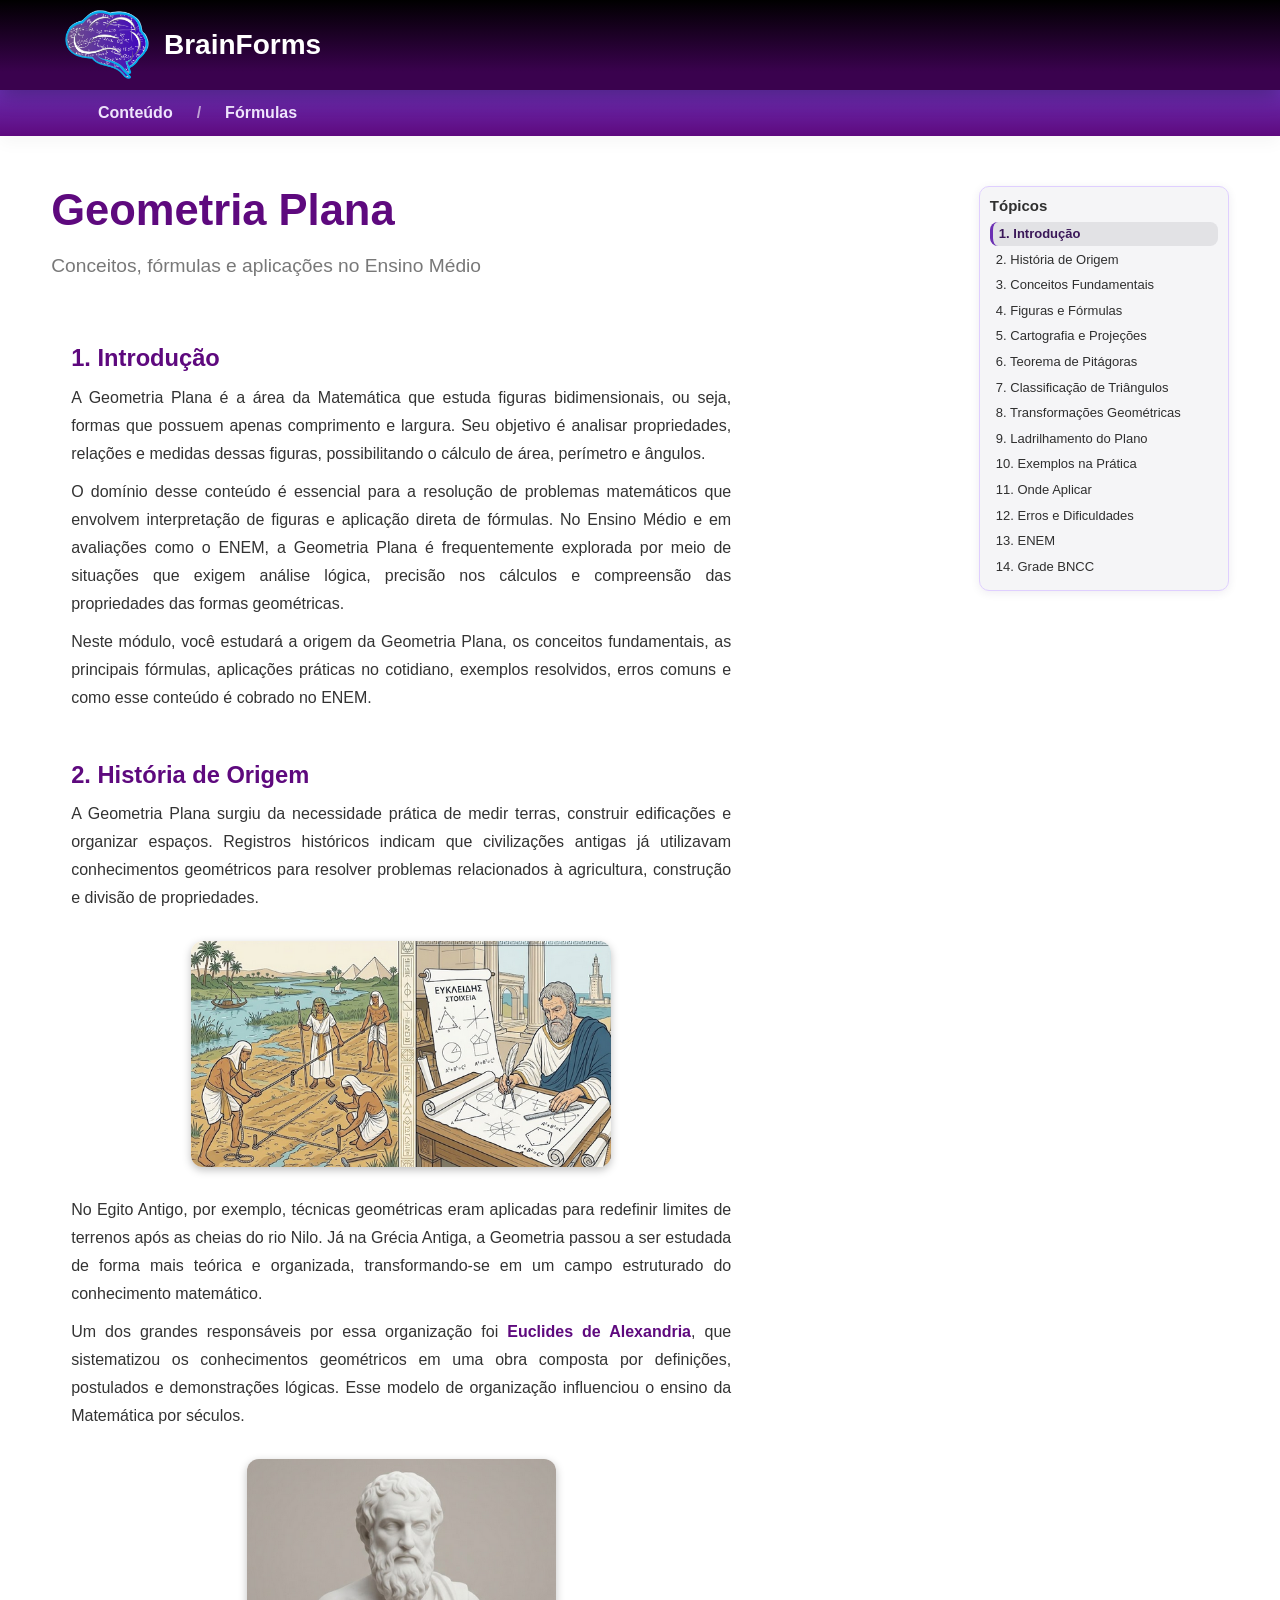
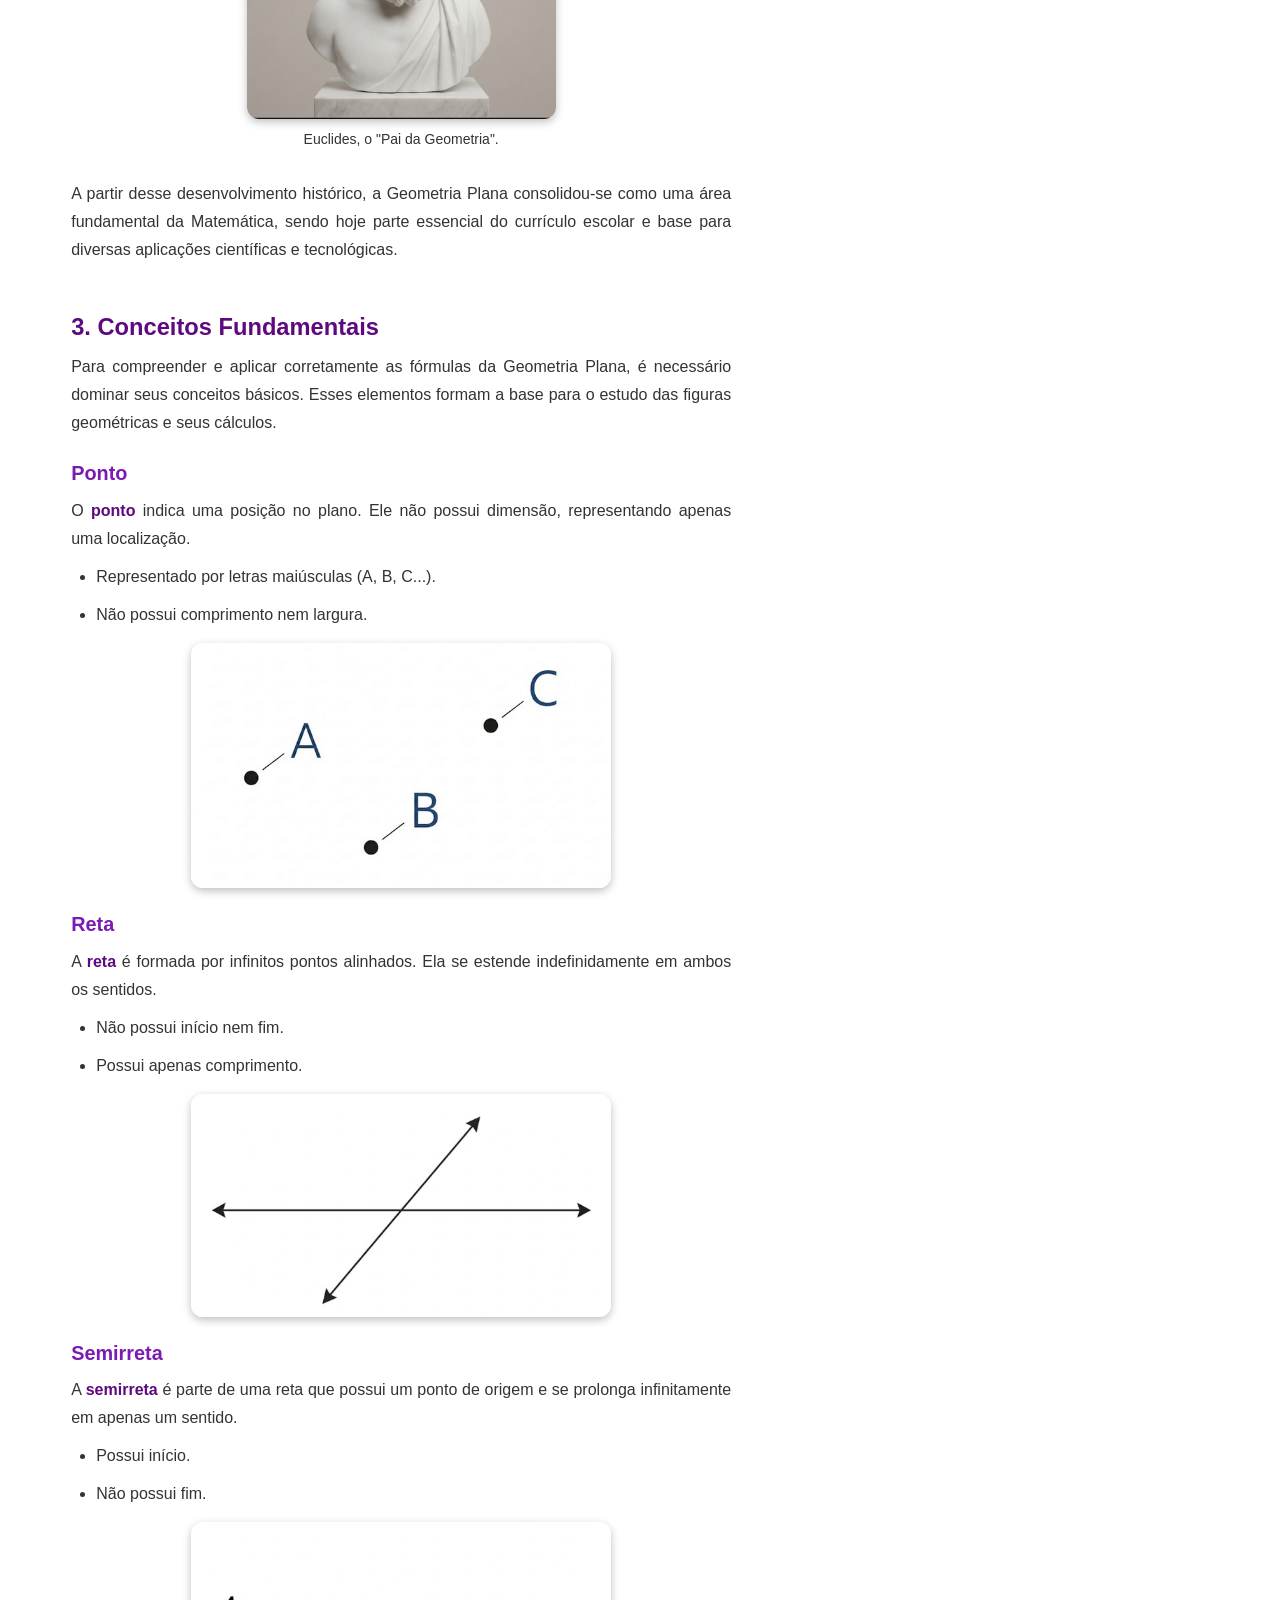
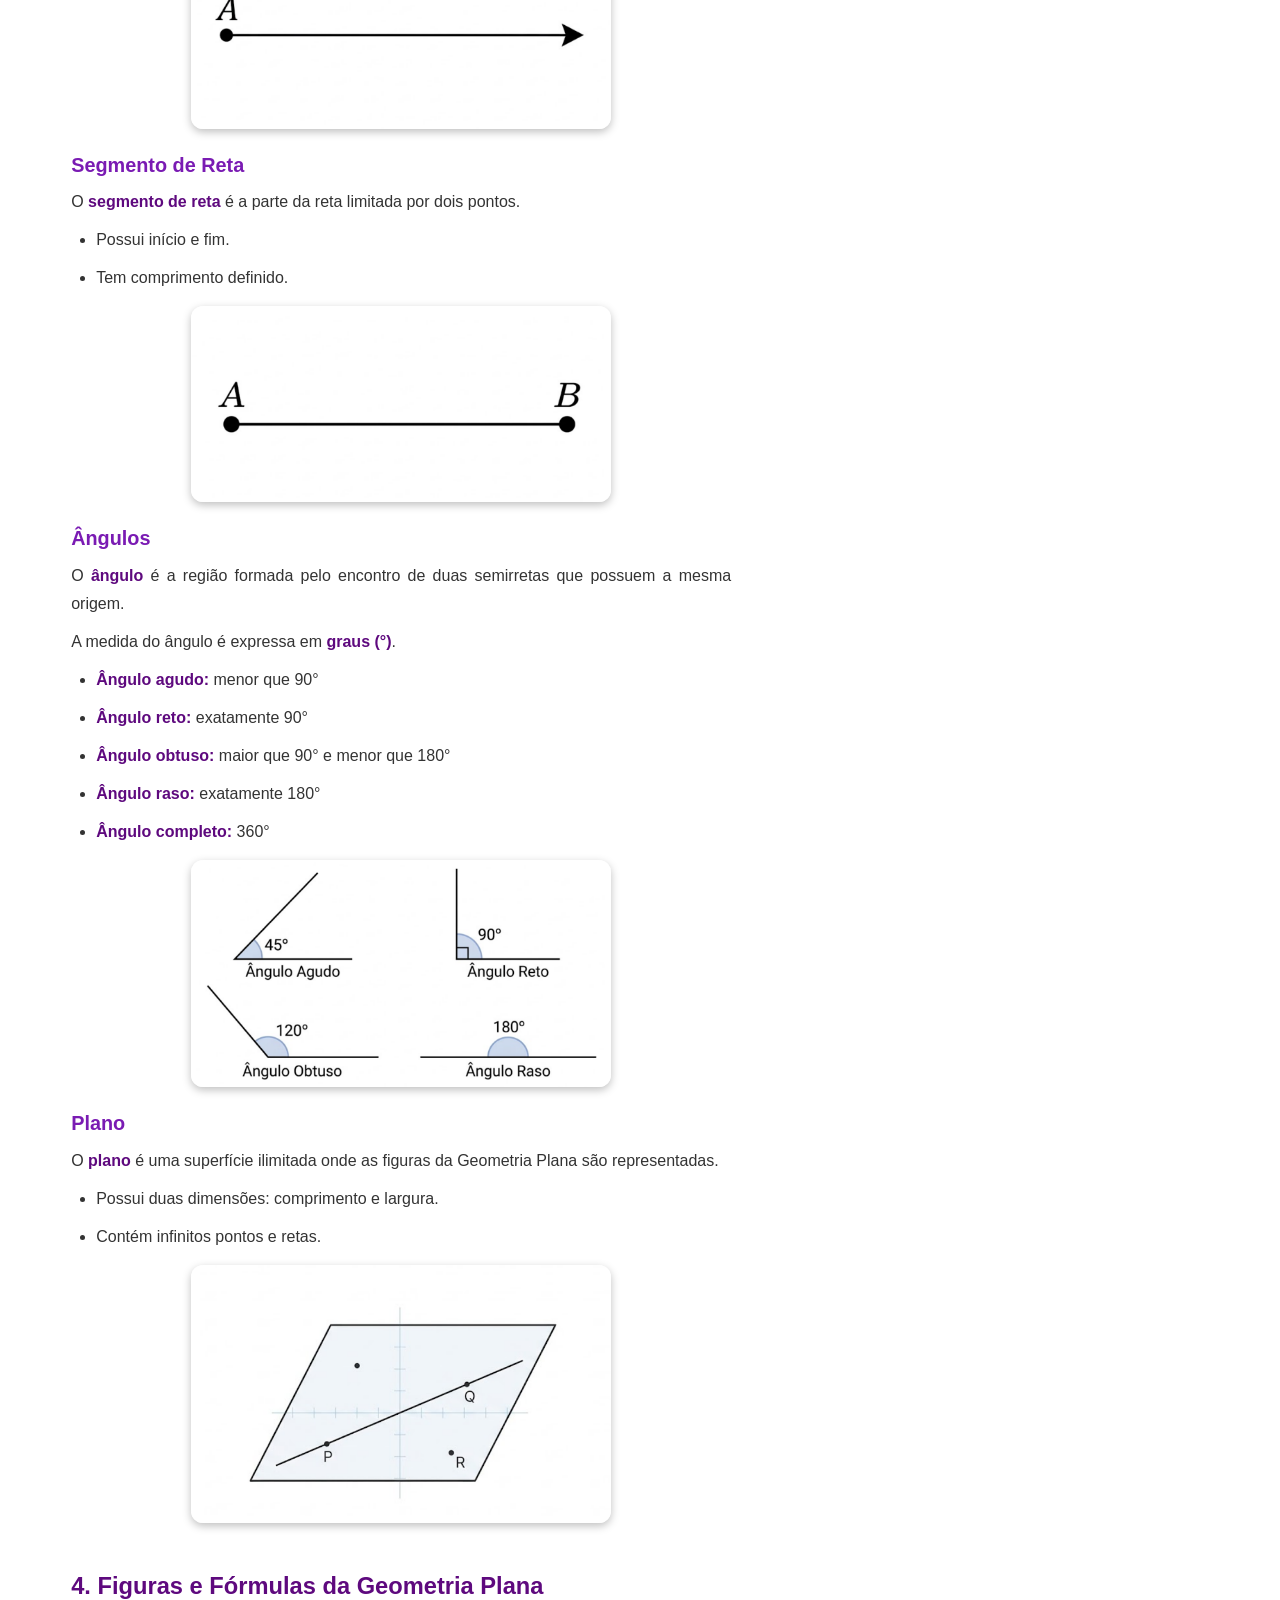
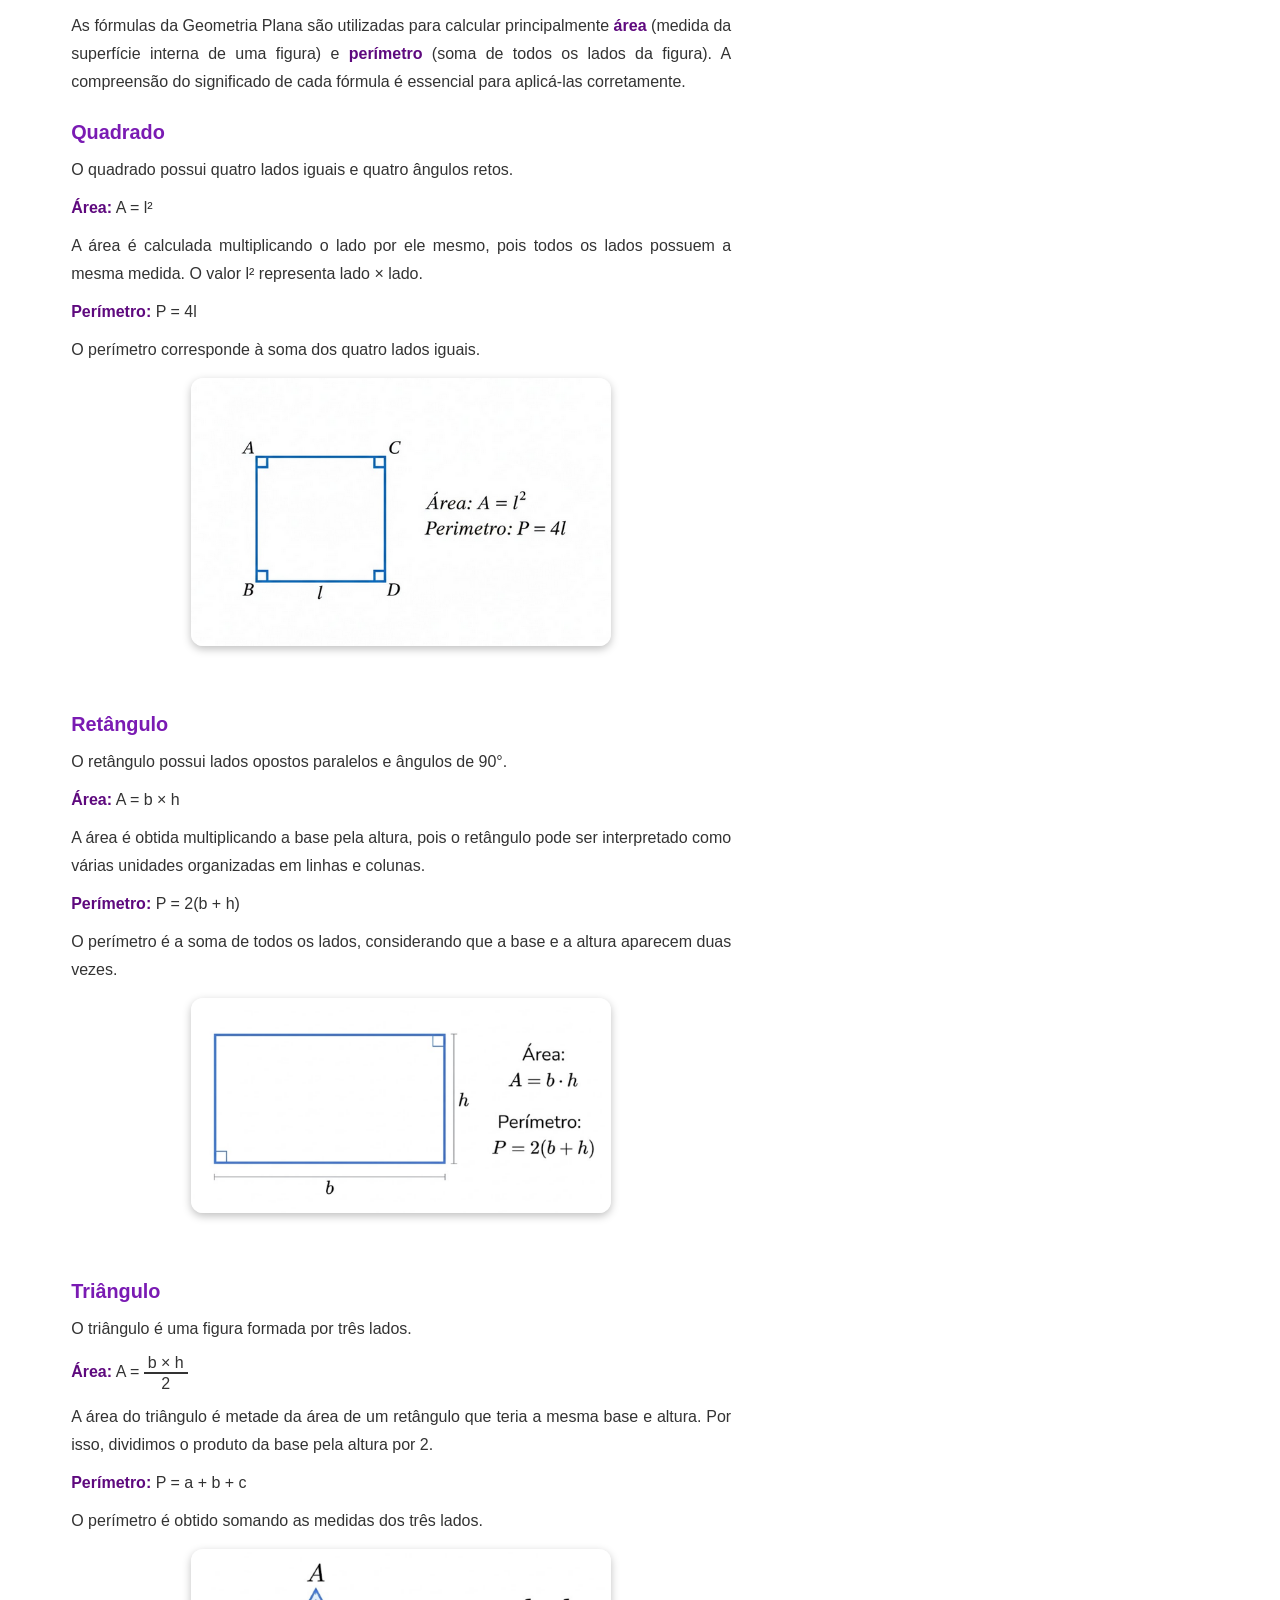
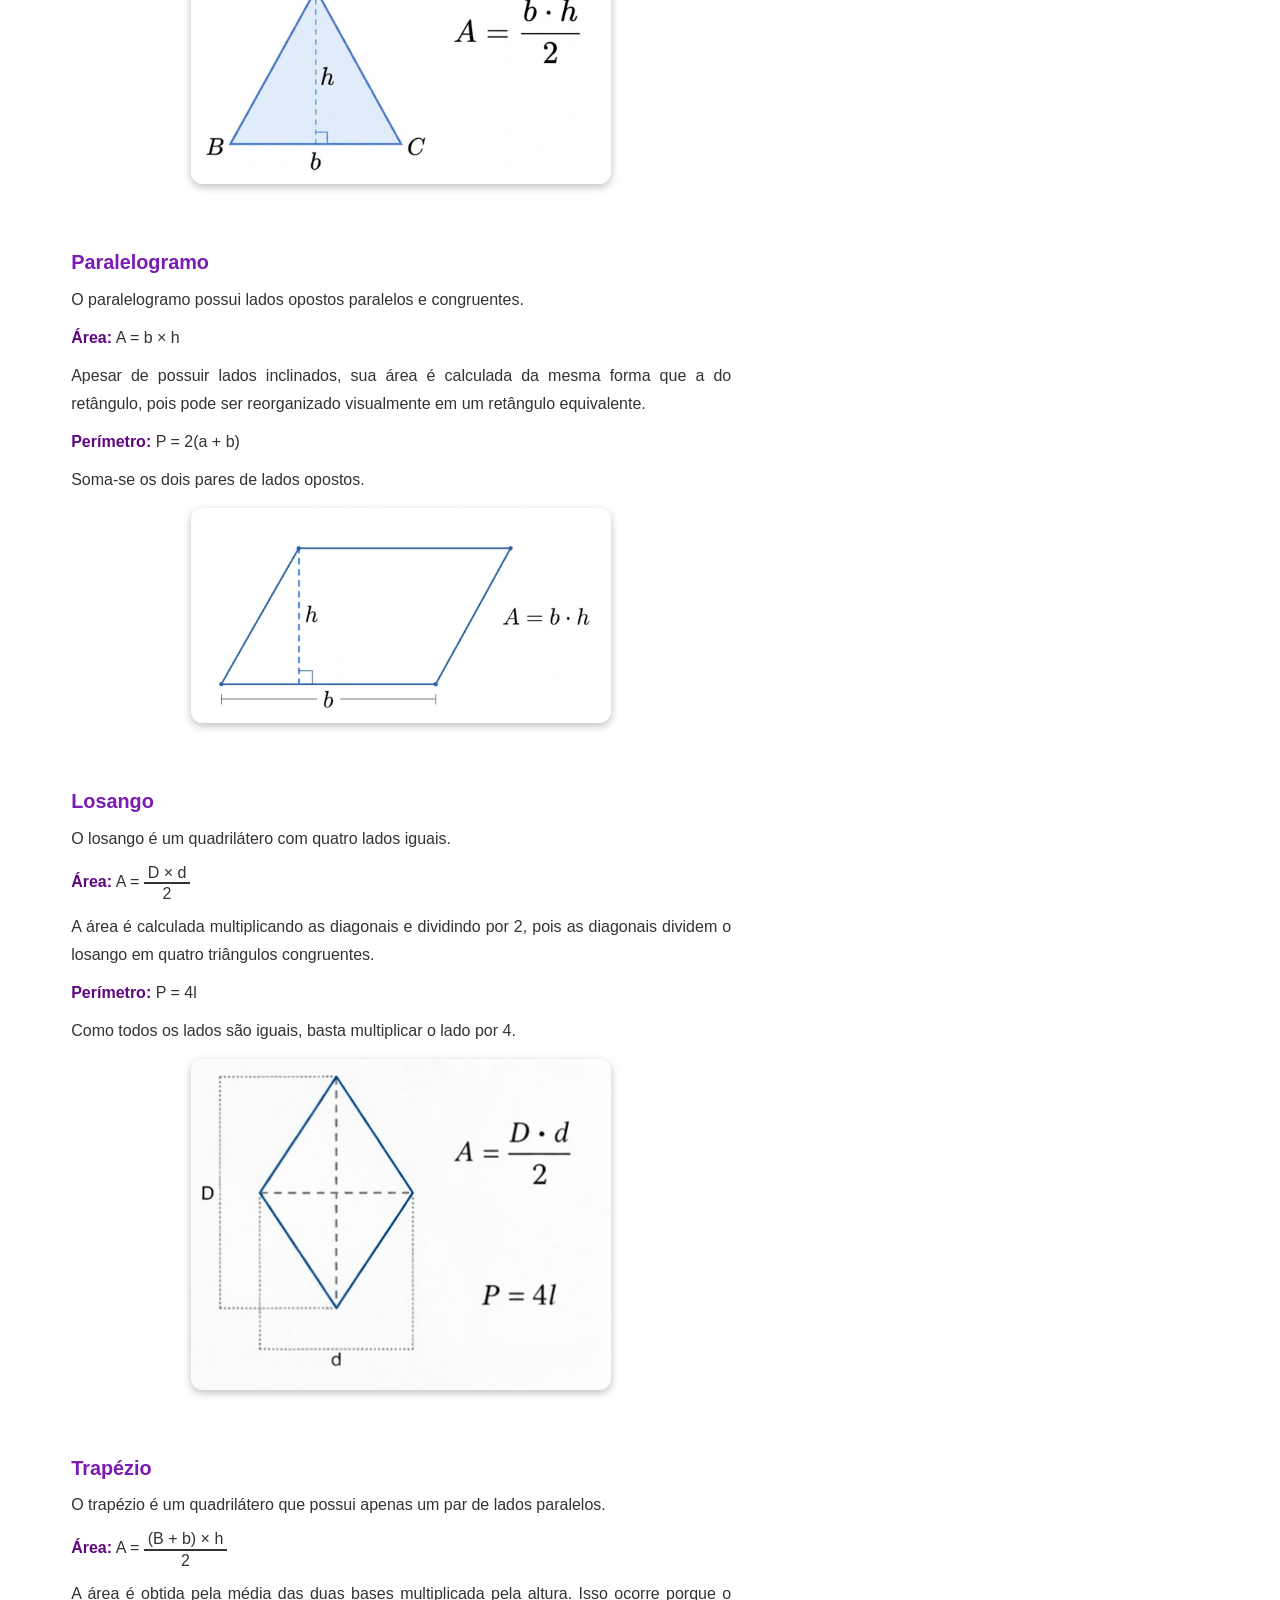
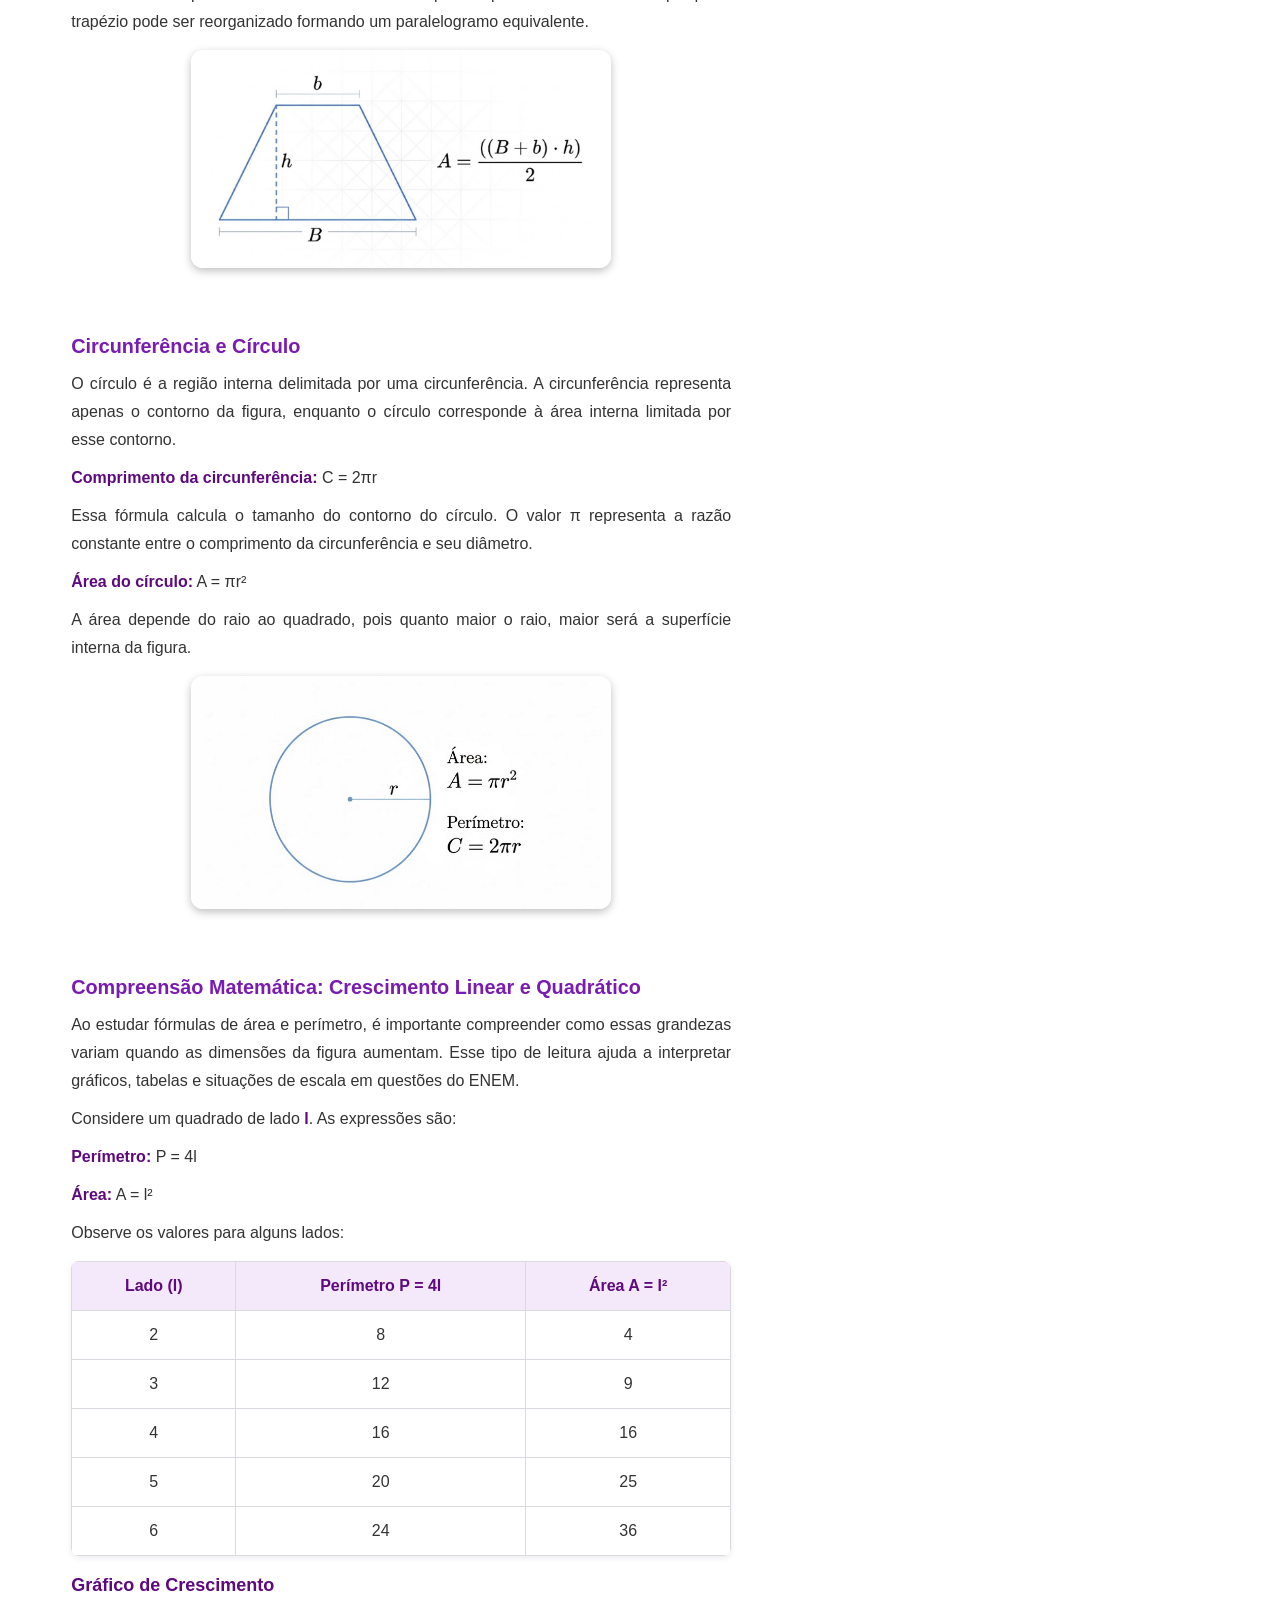
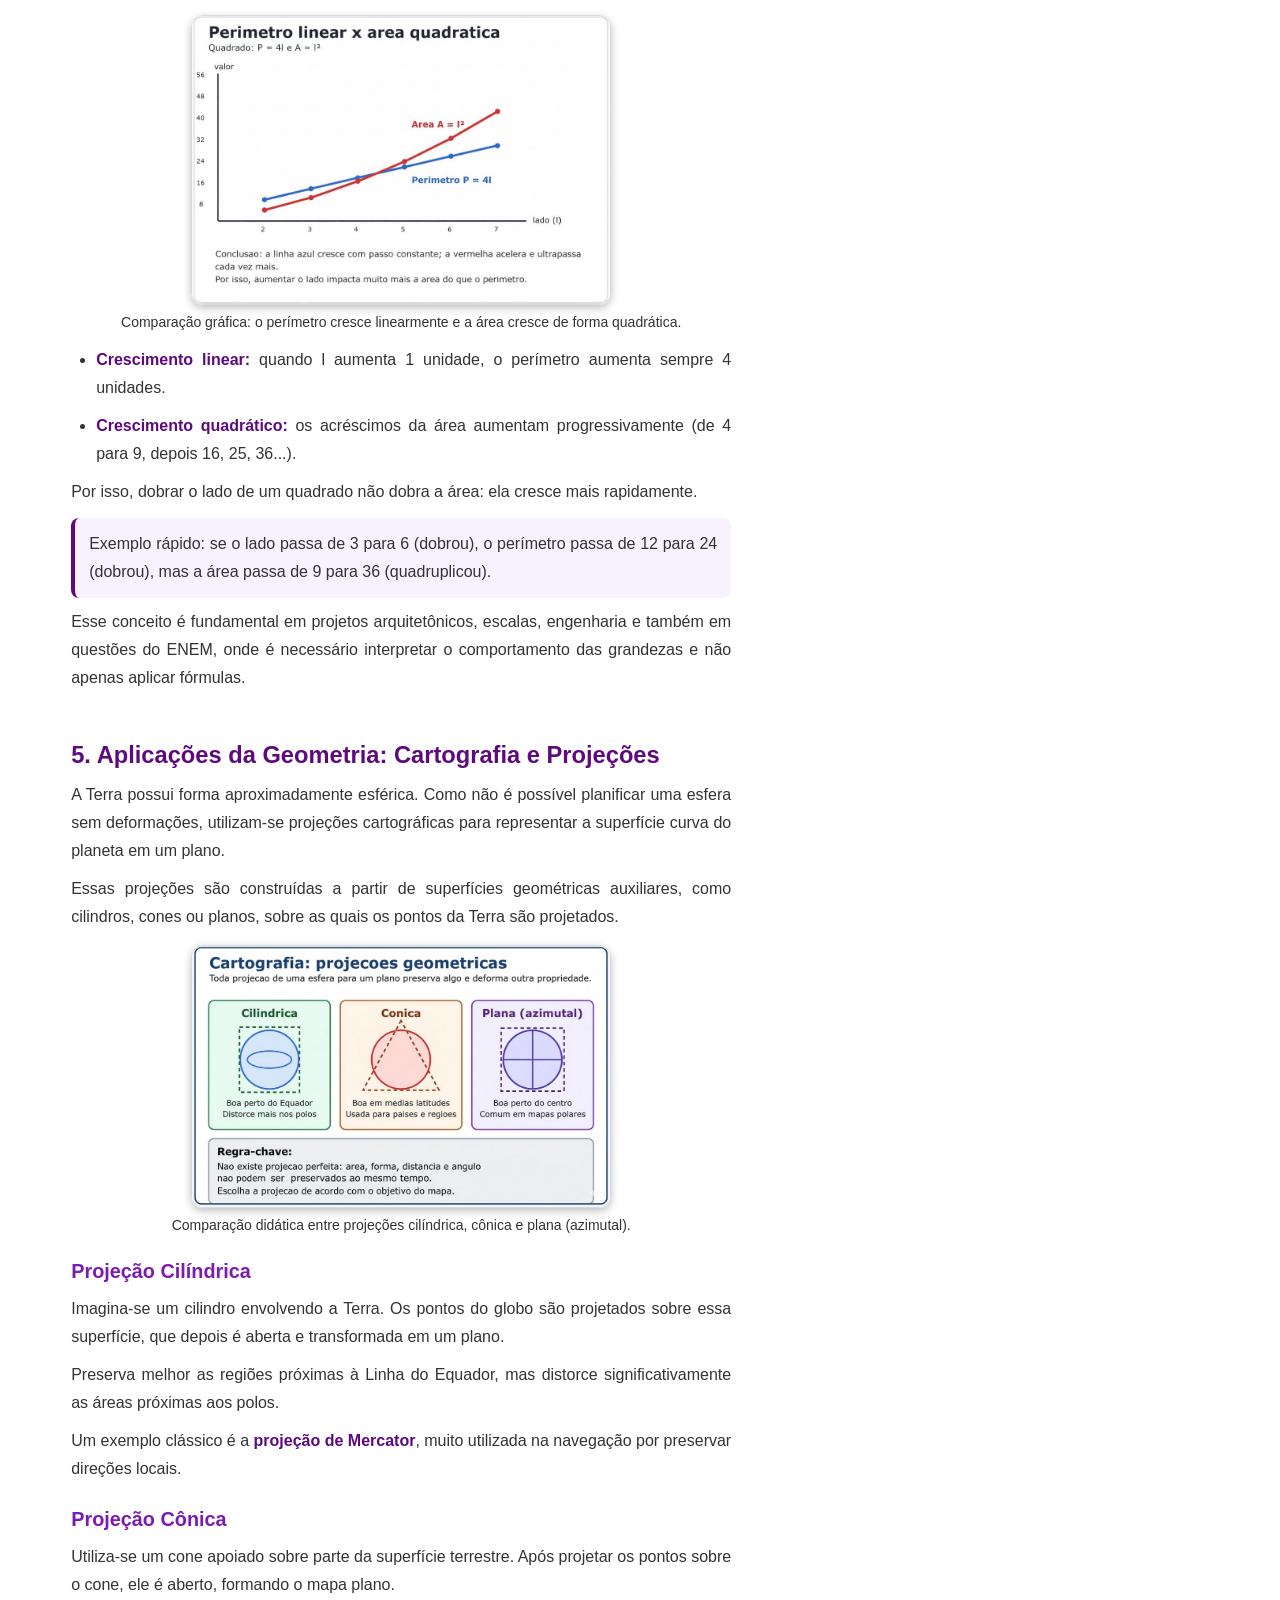
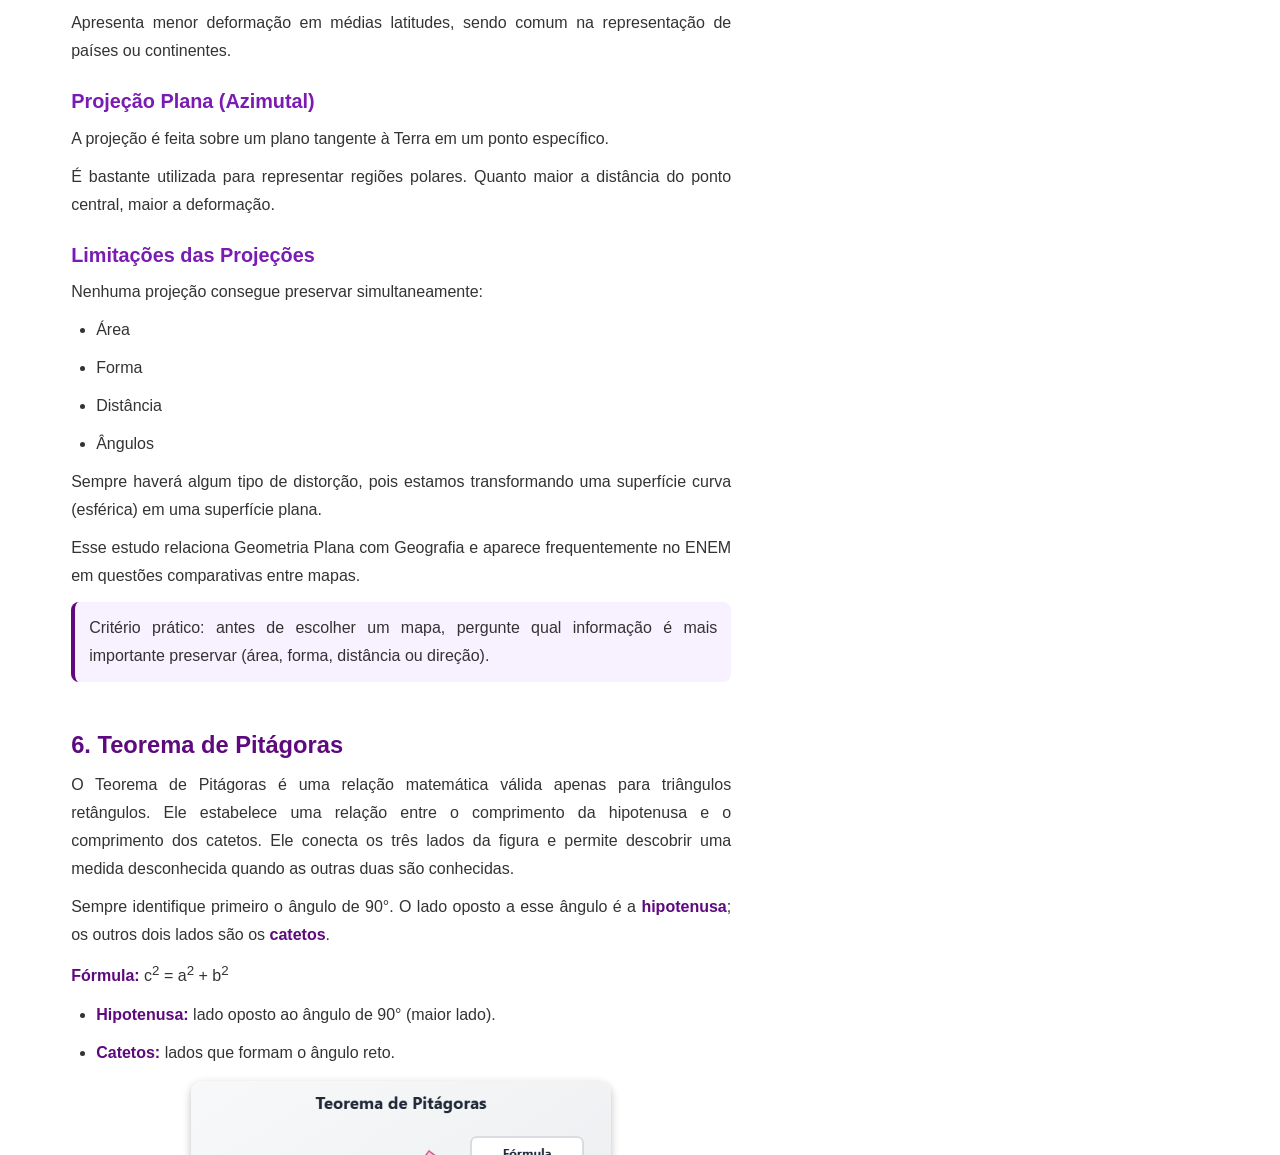
==== index.html @ ea2c4884 "Atualização git pages" ====
<!doctype html>
<html lang="pt-BR">
<head>
  <meta charset="utf-8">
  <meta name="viewport" content="width=device-width, initial-scale=1">
  <title>BrainForms | Geometria Plana</title>
  <meta http-equiv="refresh" content="0; url=Conteudo_Geometria_Plana/index.html">
  <link rel="canonical" href="Conteudo_Geometria_Plana/index.html">
</head>
<body>
  <p>Redirecionando para o sistema...</p>
  <p><a href="Conteudo_Geometria_Plana/index.html">Clique aqui para abrir.</a></p>
</body>
</html>
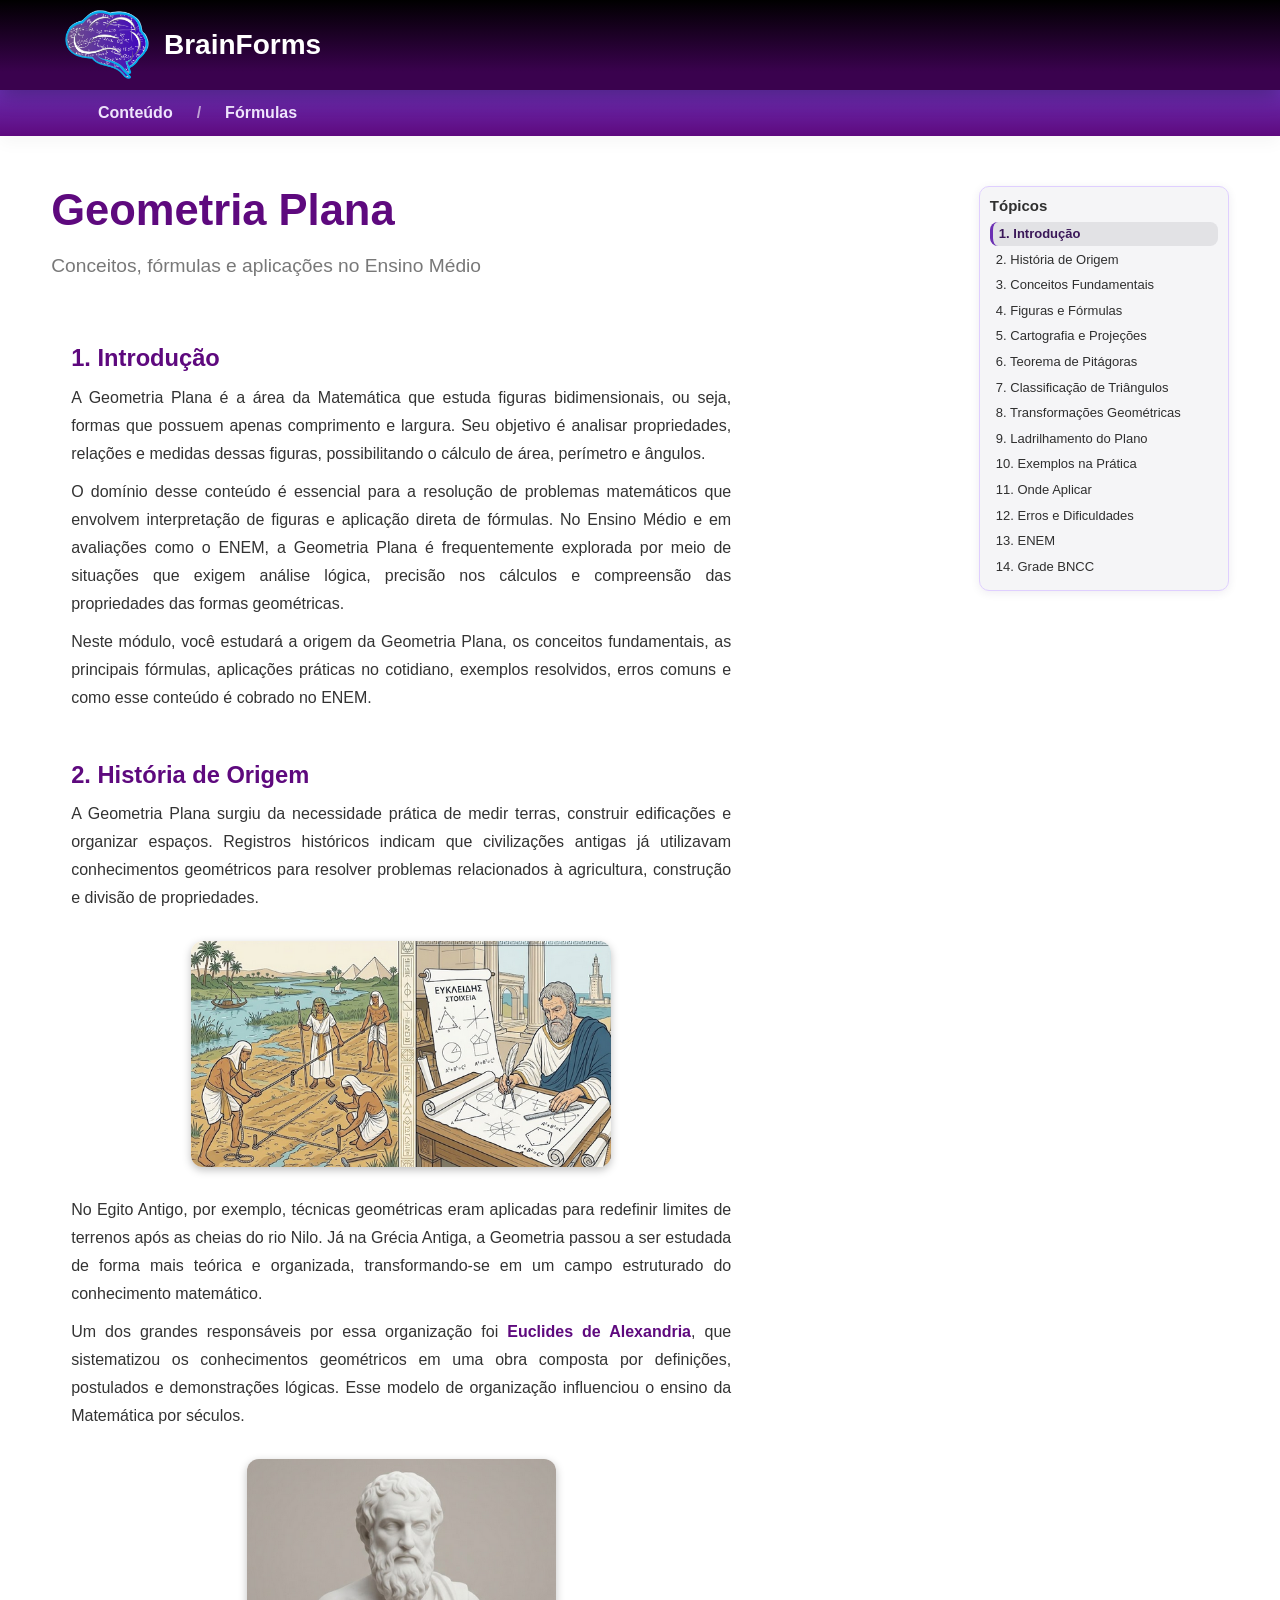
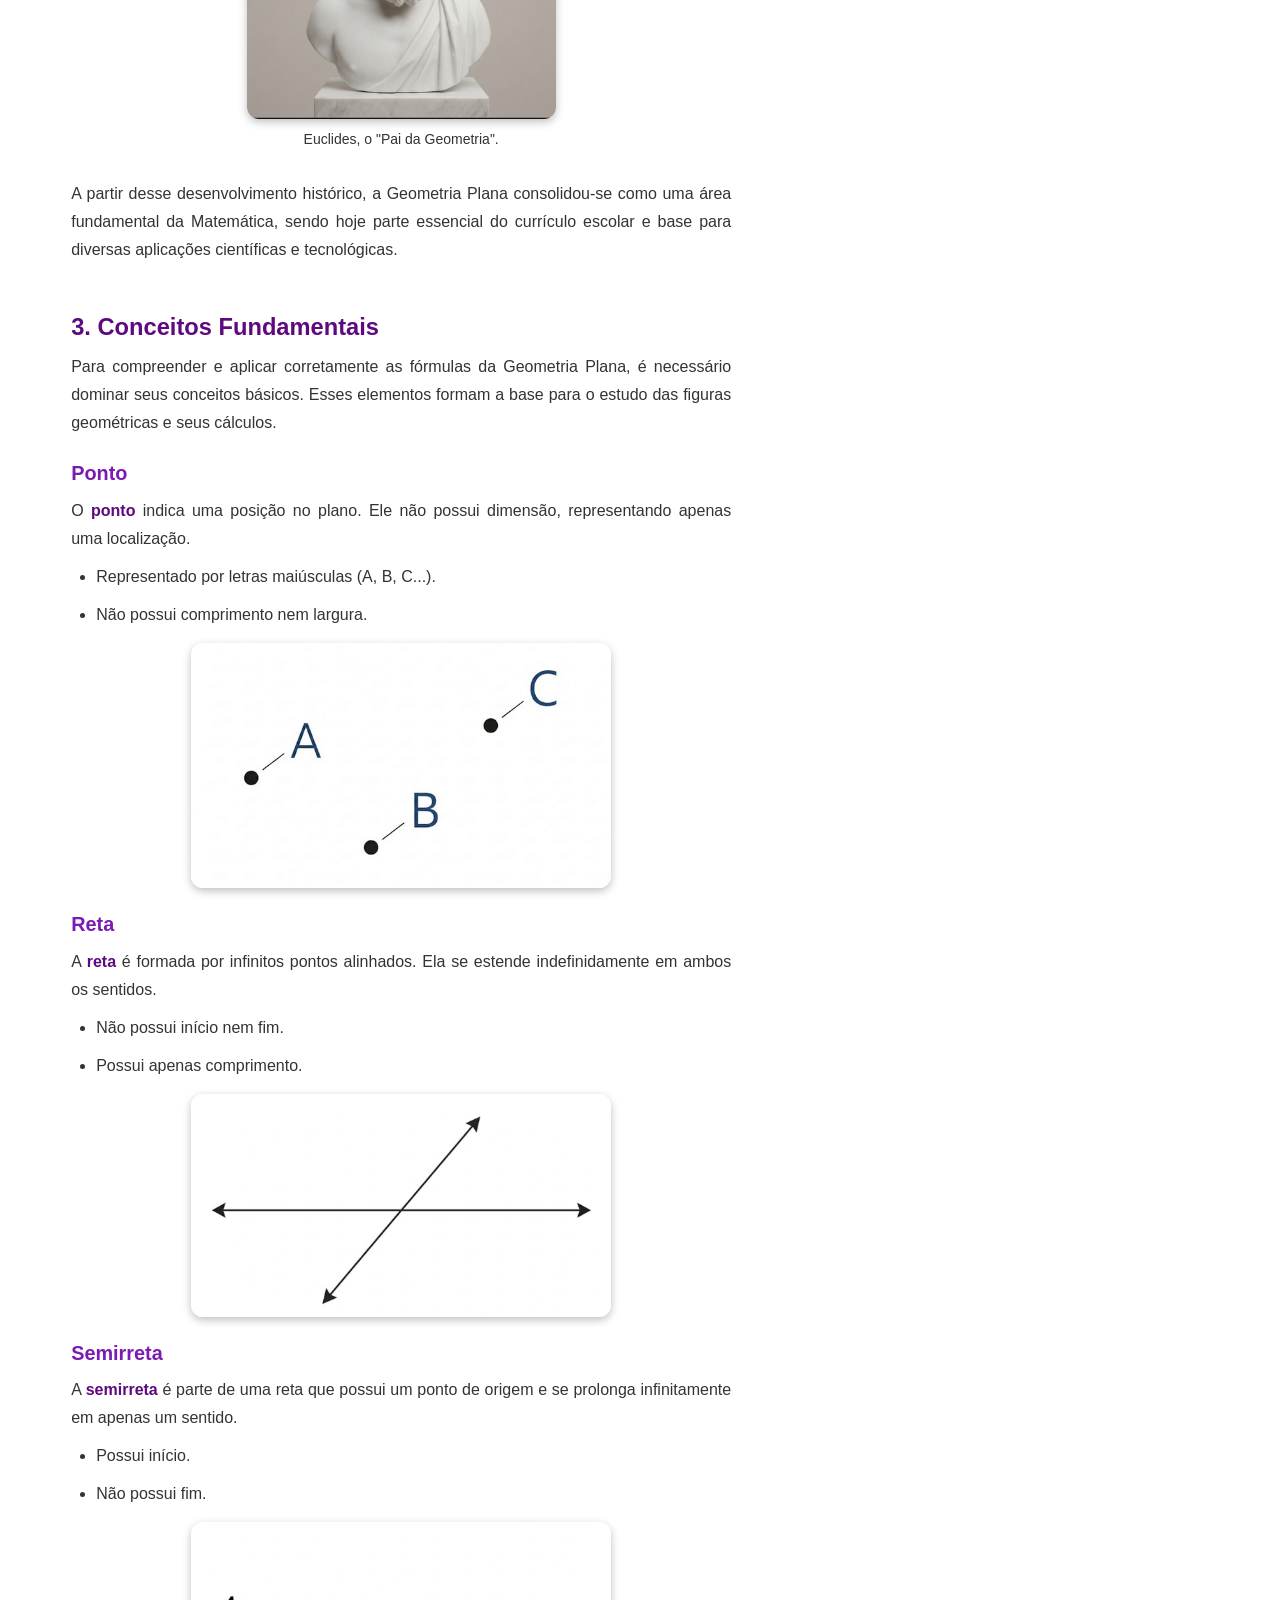
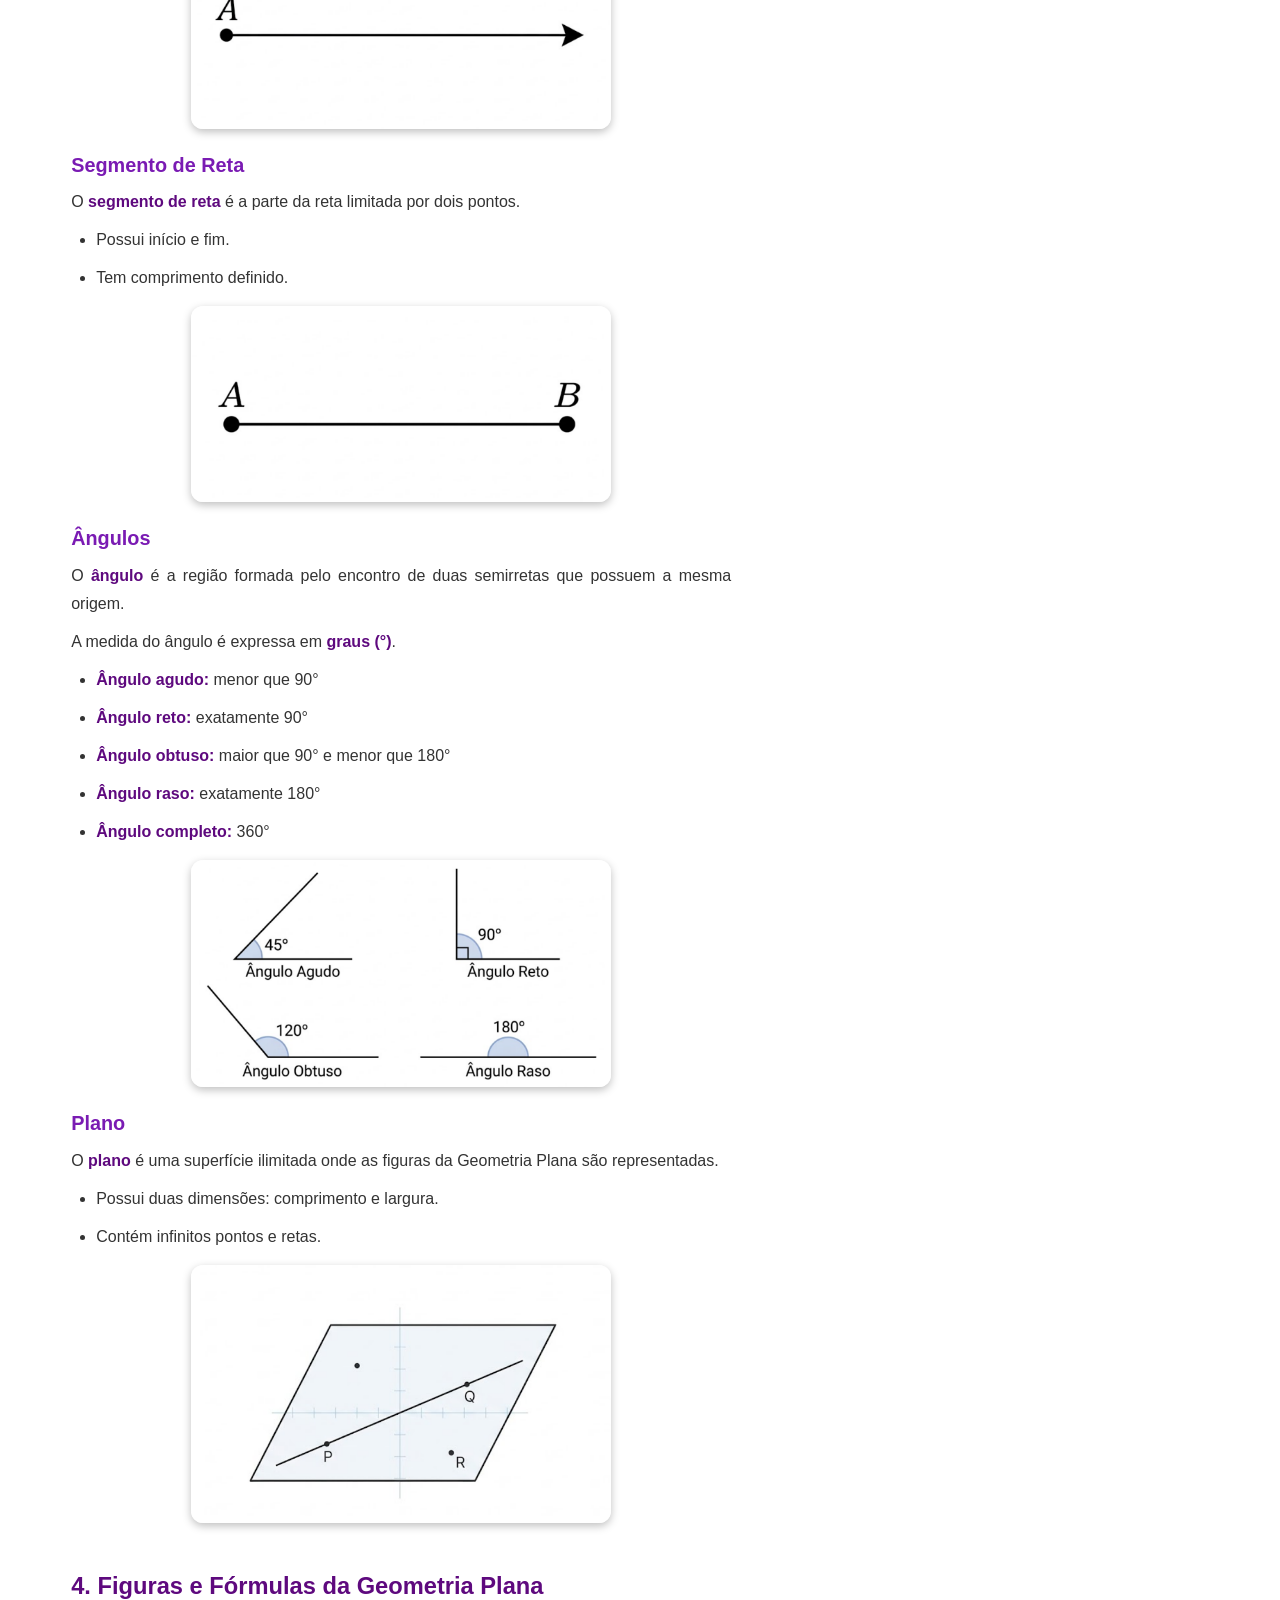
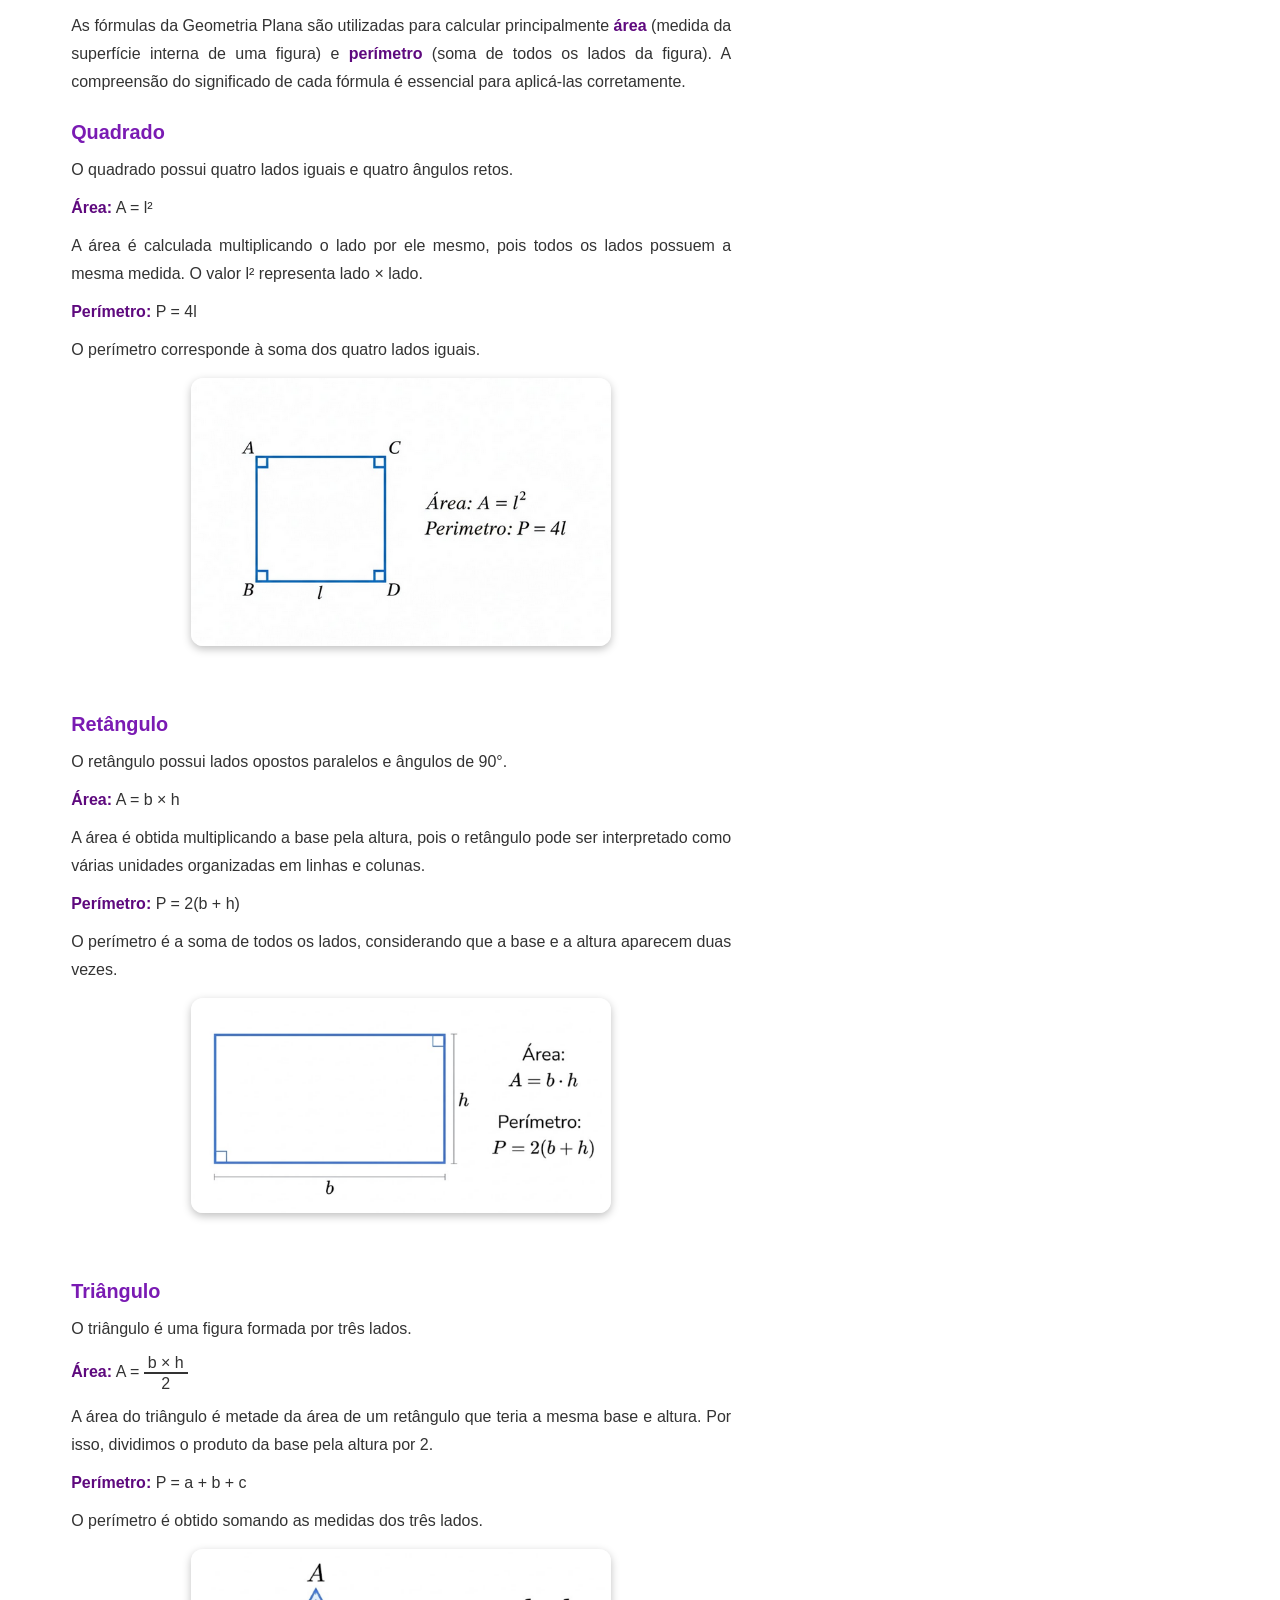
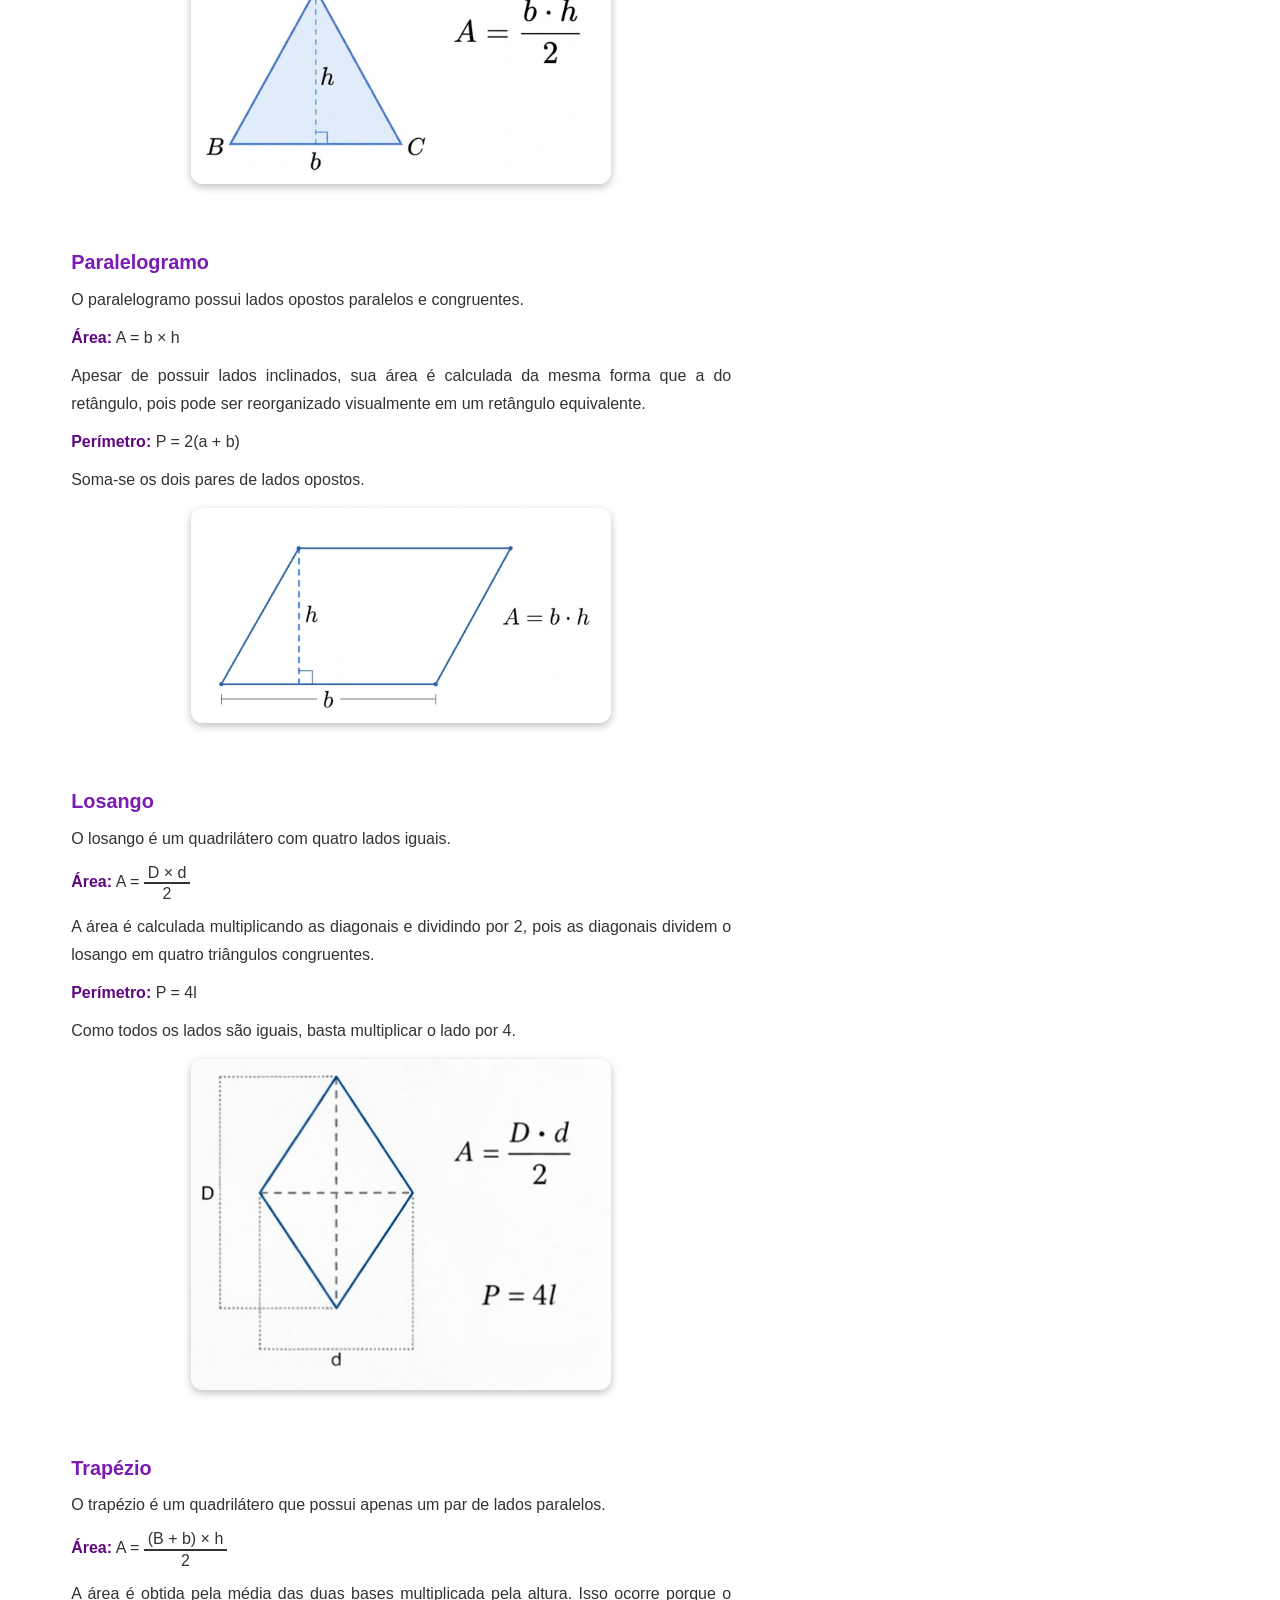
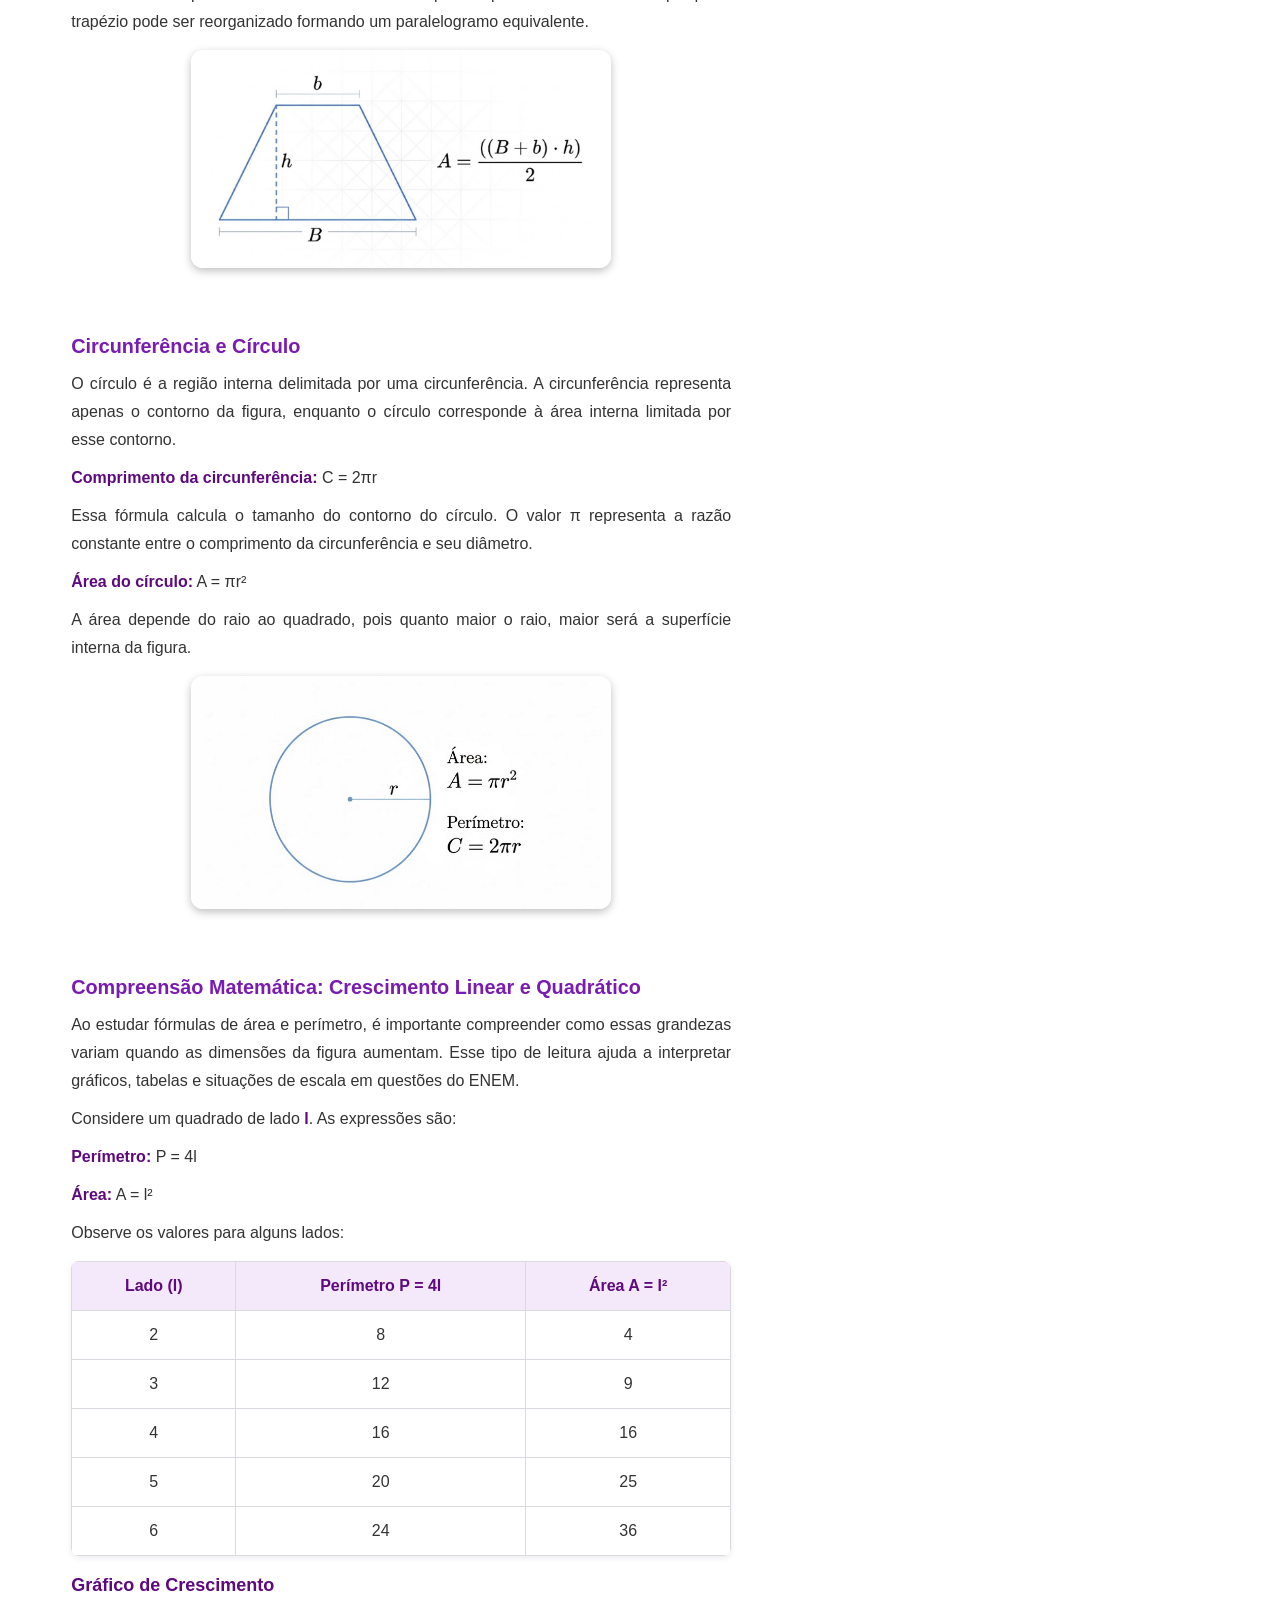
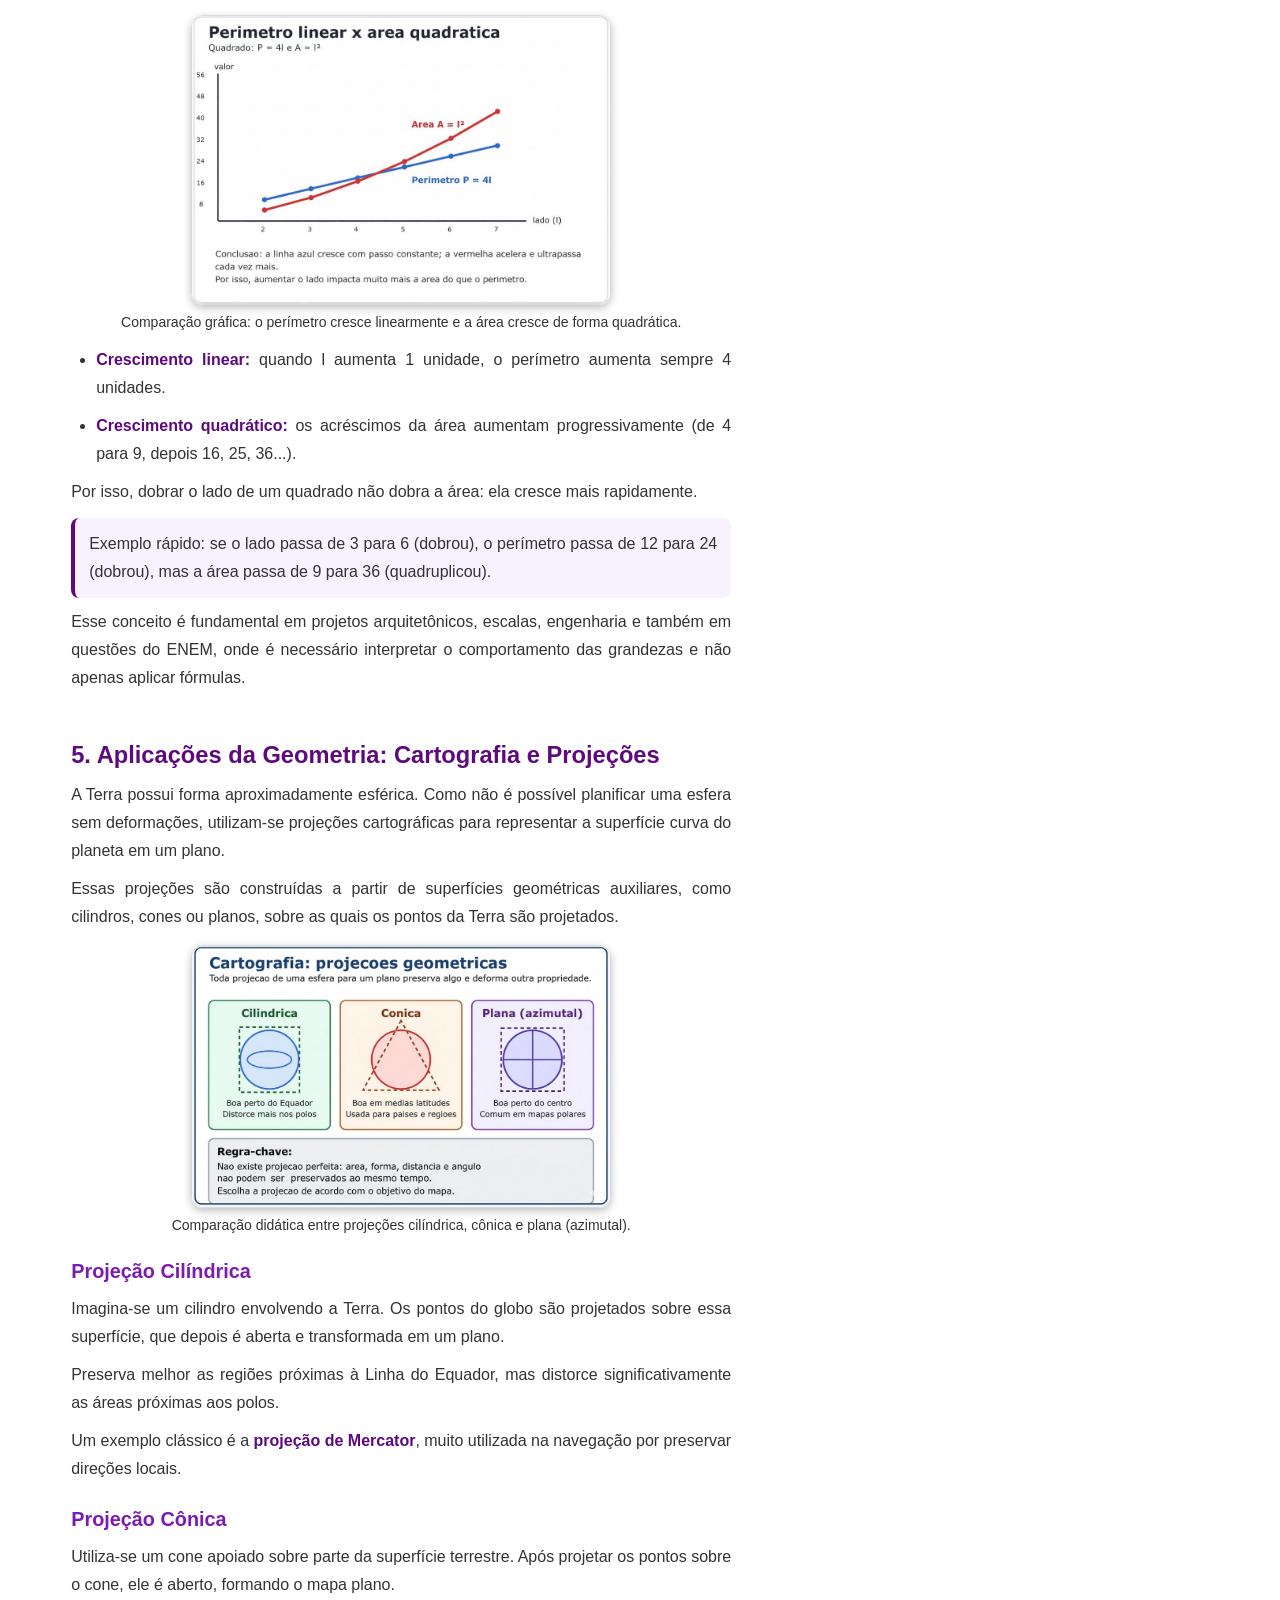
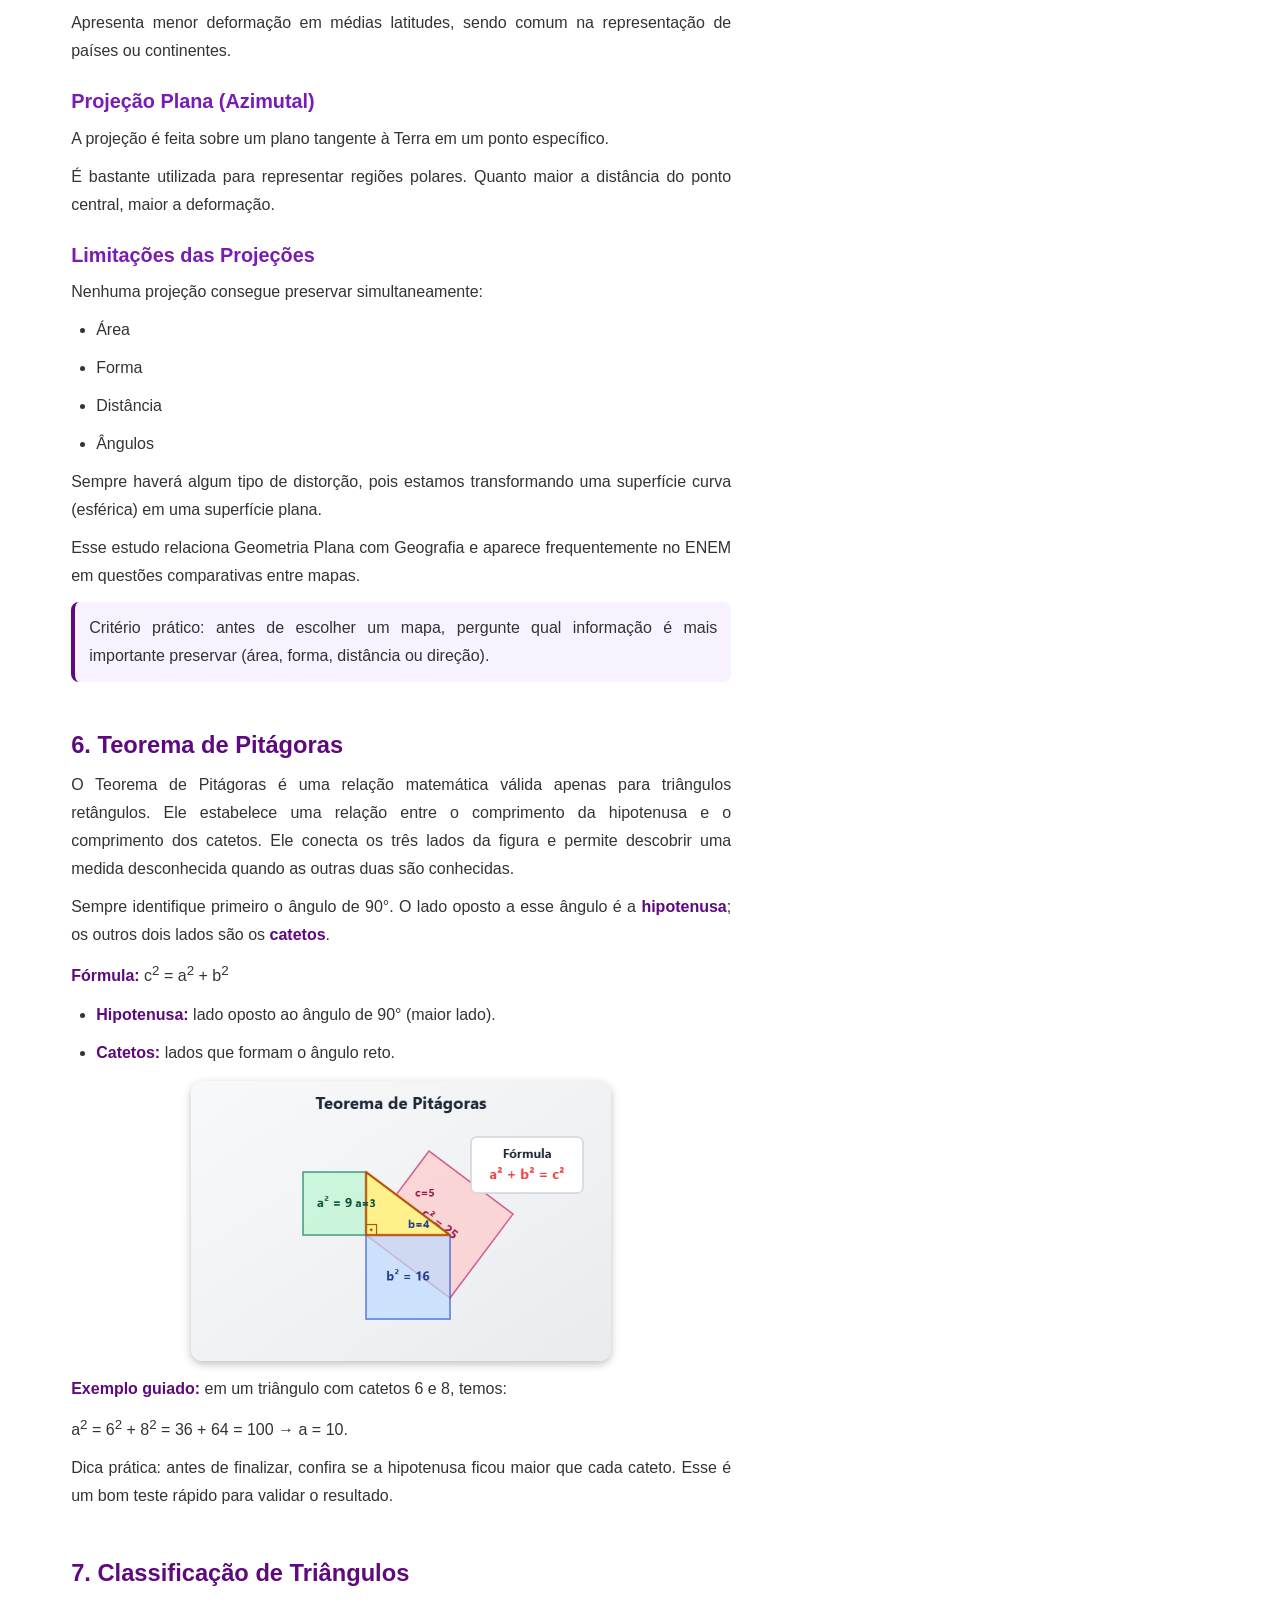
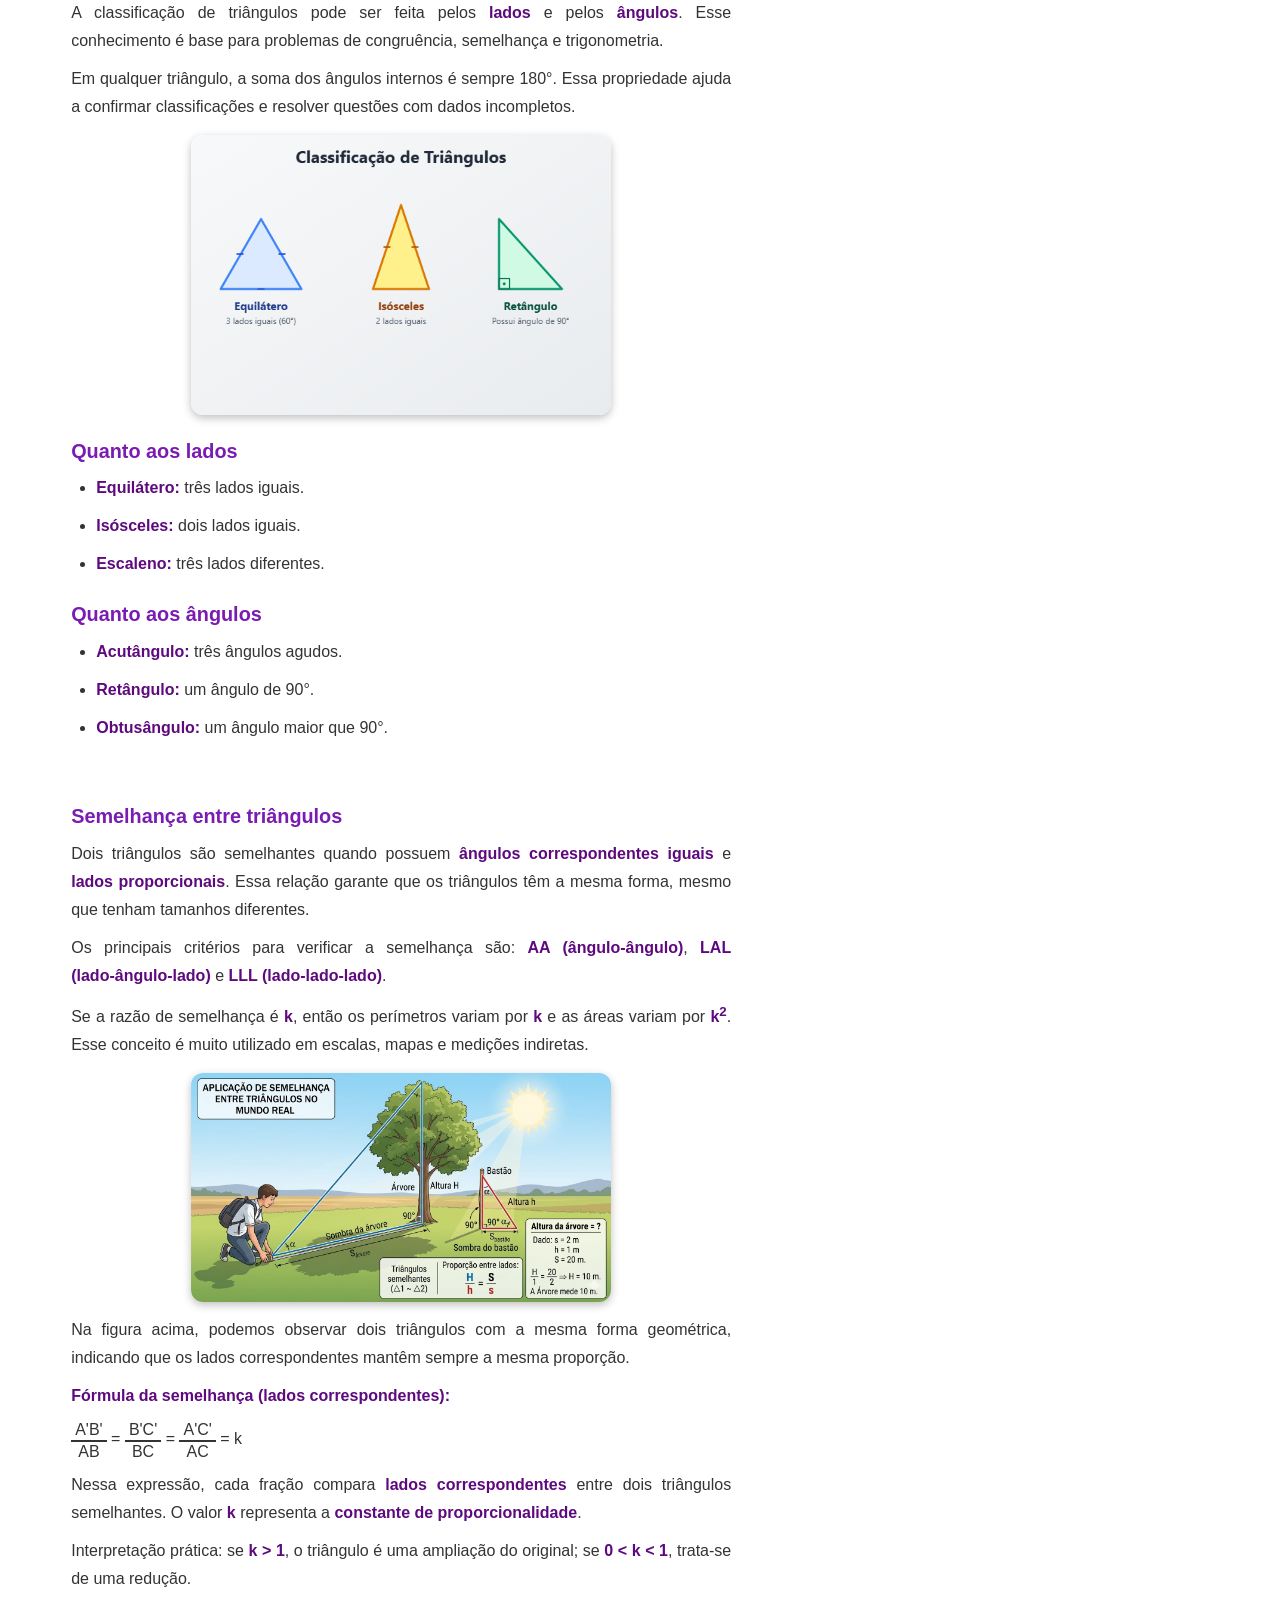
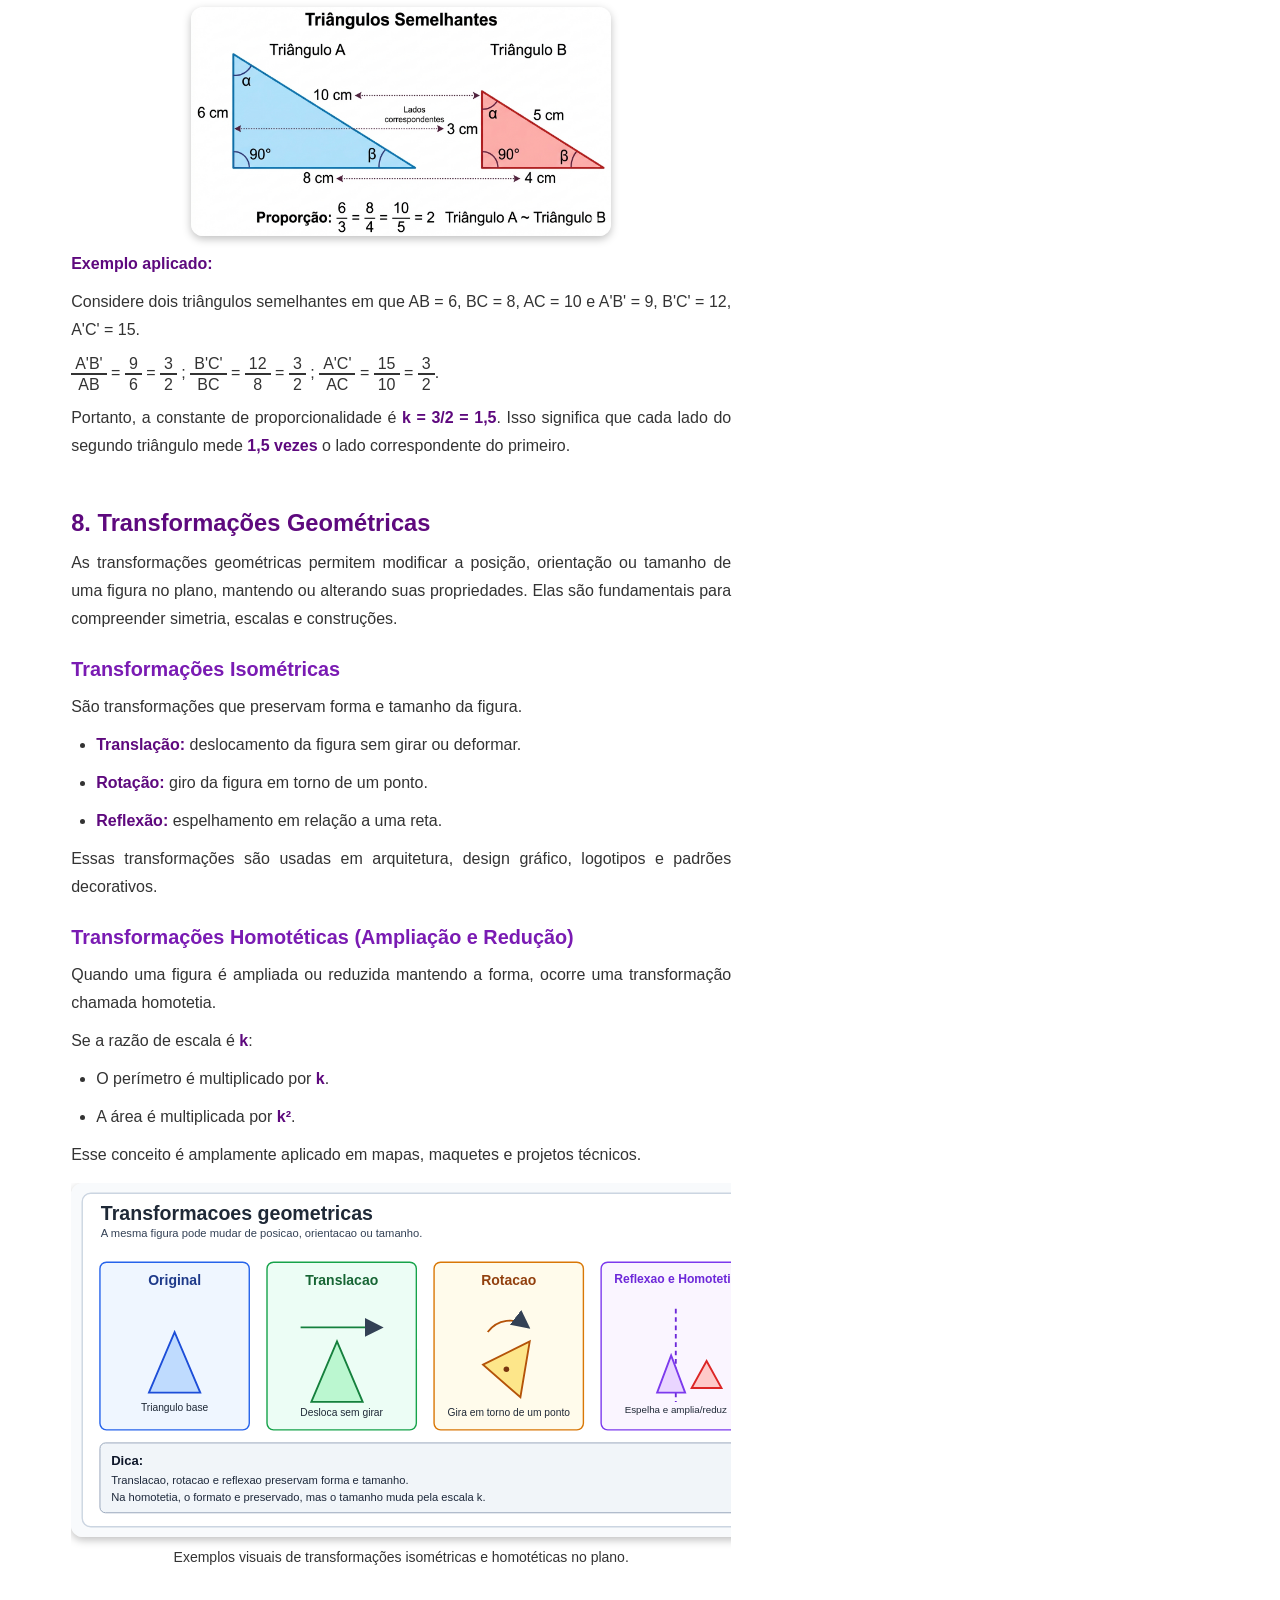
==== commit 30b52ccb: "correção de duplicações e de nomenclatura de rotas" ====
--- a/index.html
+++ b/index.html
@@ -4,11 +4,11 @@
   <meta charset="utf-8">
   <meta name="viewport" content="width=device-width, initial-scale=1">
   <title>BrainForms | Geometria Plana</title>
-  <meta http-equiv="refresh" content="0; url=Conteudo_Geometria_Plana/index.html">
-  <link rel="canonical" href="Conteudo_Geometria_Plana/index.html">
+  <meta http-equiv="refresh" content="0; url=conteudo-geometria-plana/index.html">
+  <link rel="canonical" href="conteudo-geometria-plana/">
 </head>
 <body>
   <p>Redirecionando para o sistema...</p>
-  <p><a href="Conteudo_Geometria_Plana/index.html">Clique aqui para abrir.</a></p>
+  <p><a href="conteudo-geometria-plana/index.html">Clique aqui para abrir.</a></p>
 </body>
 </html>
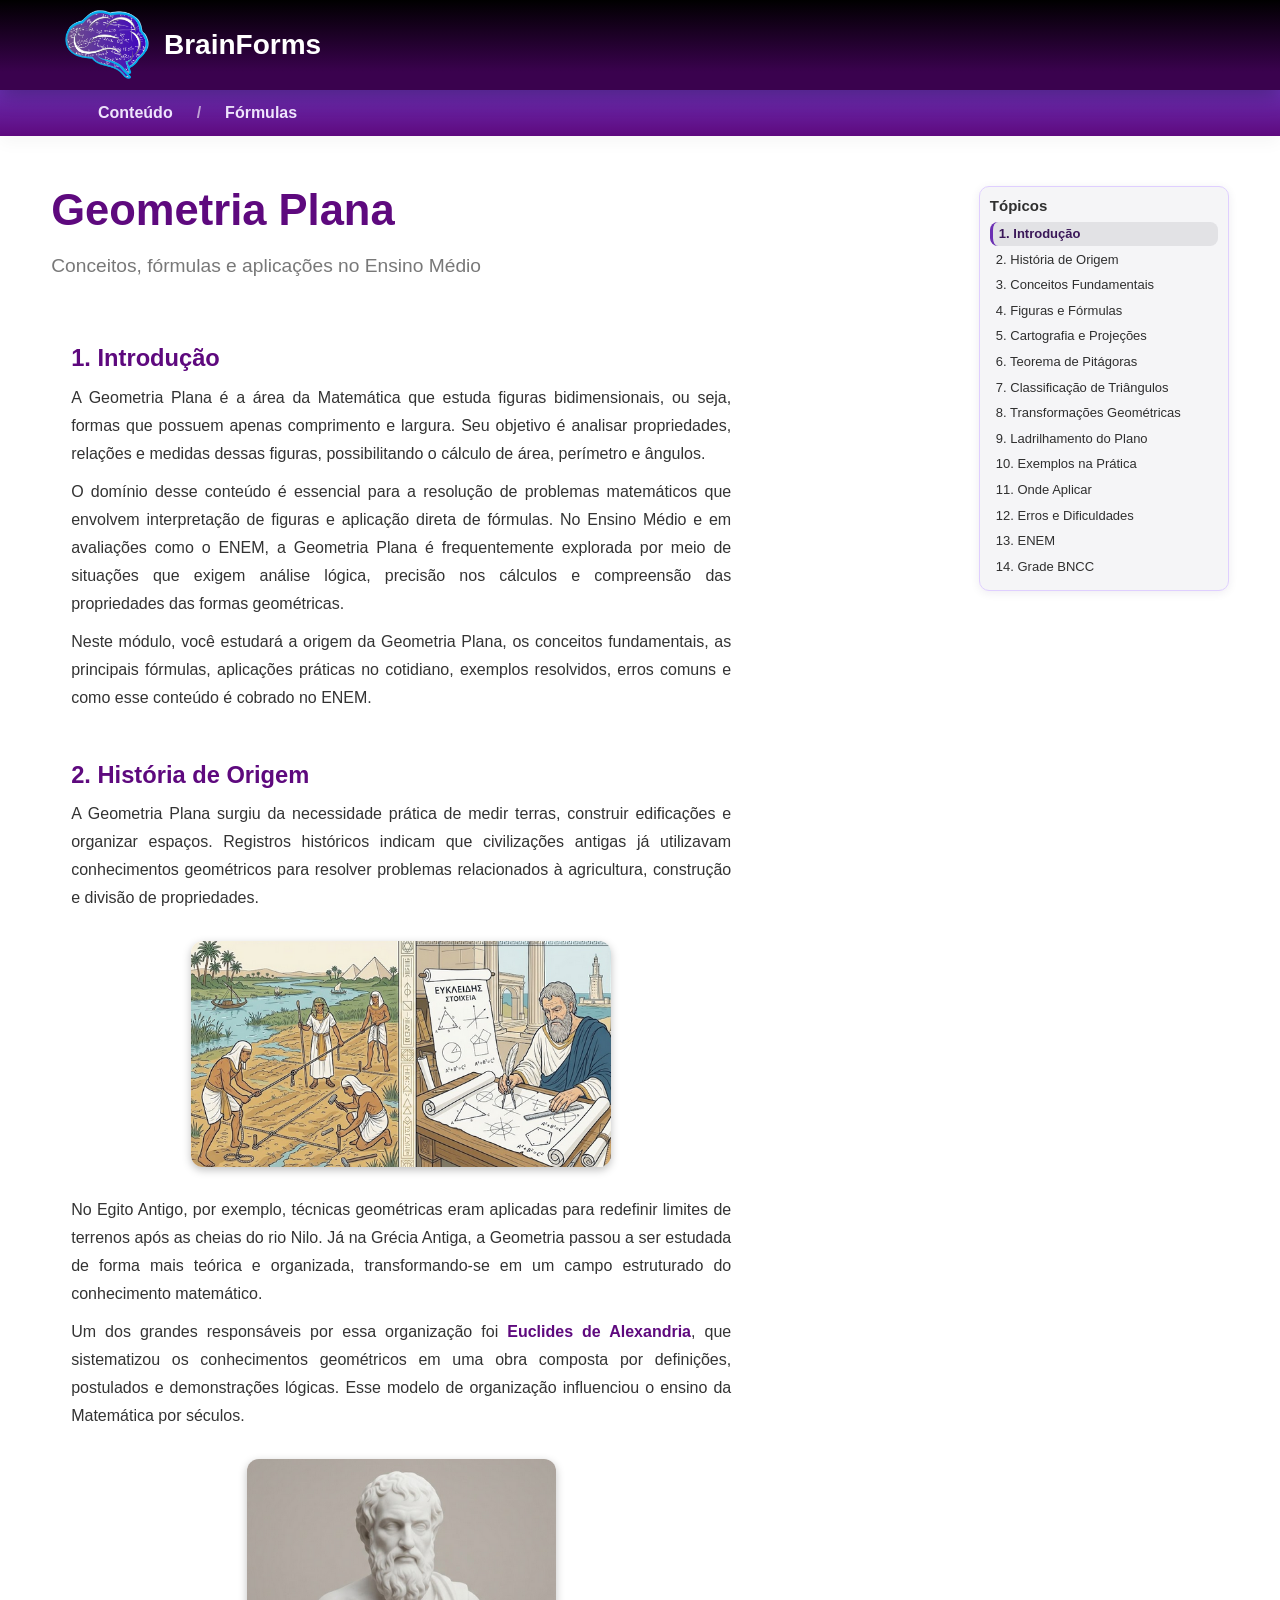
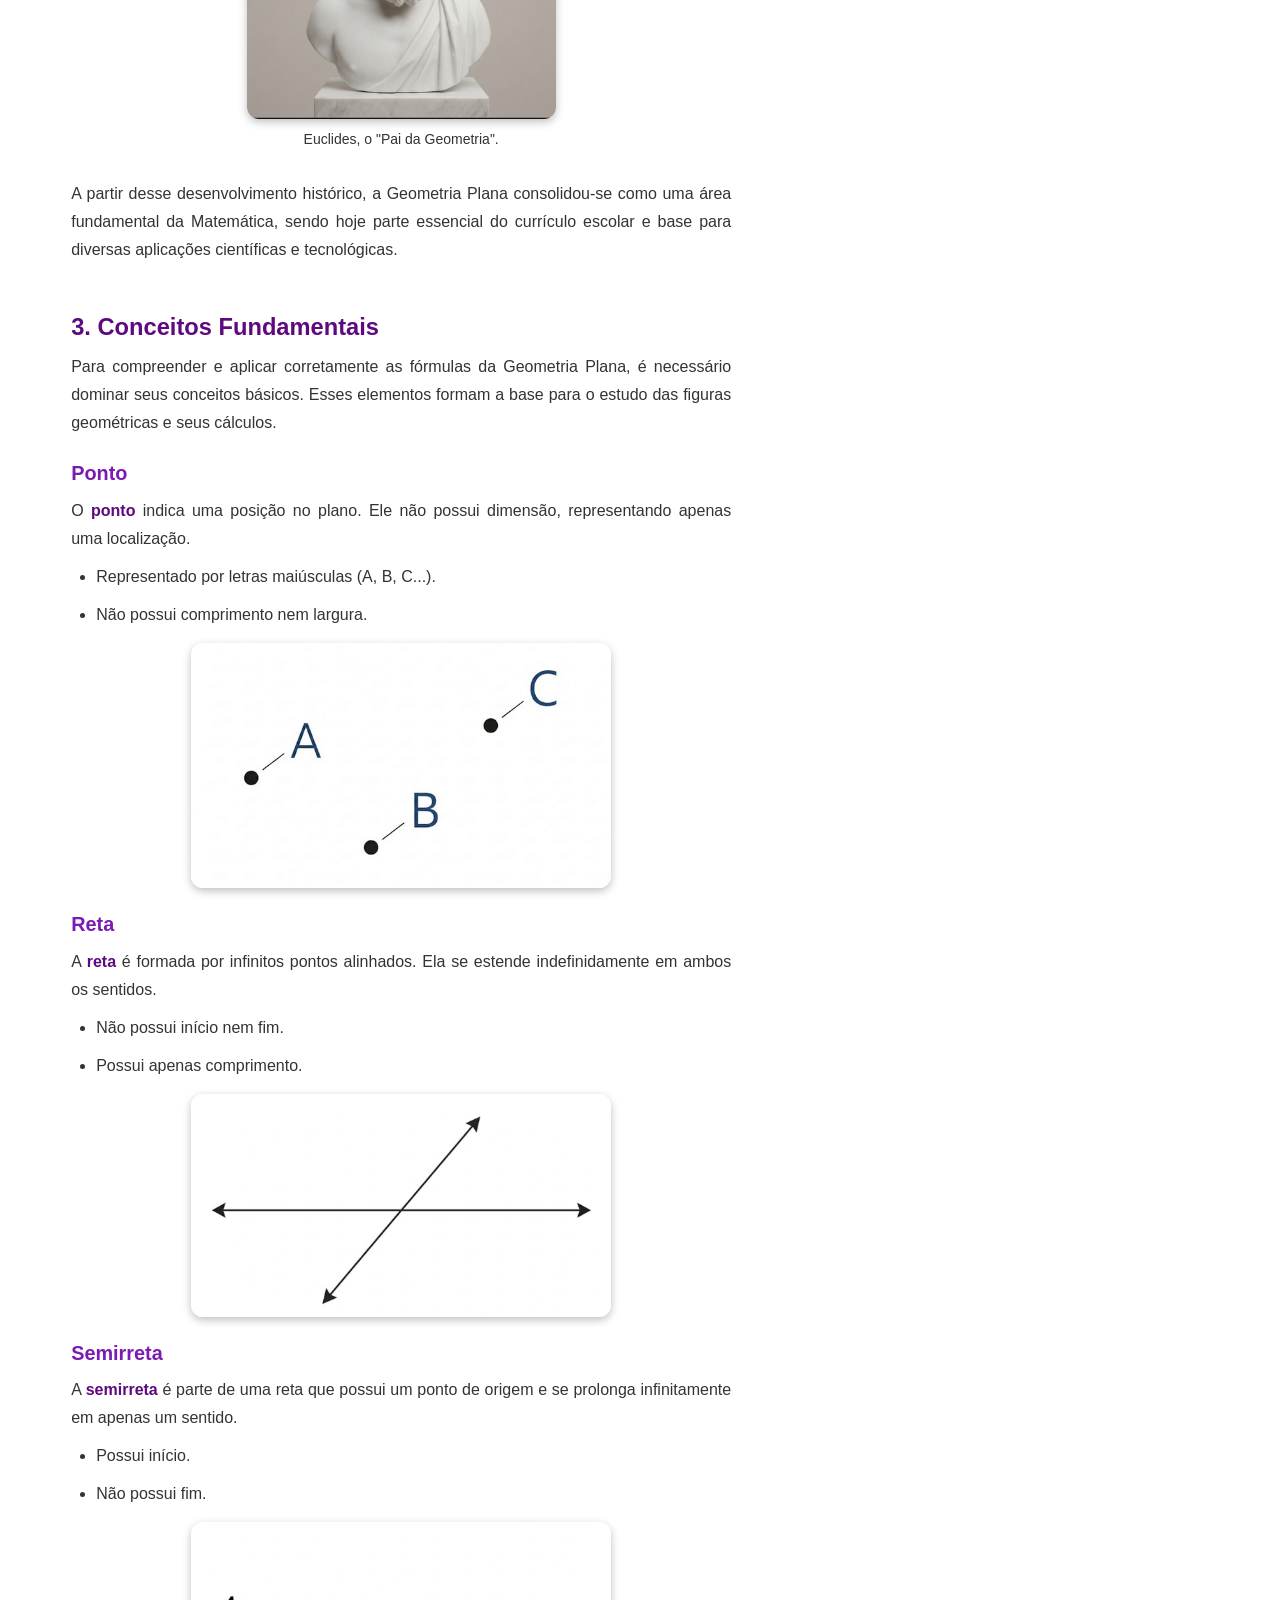
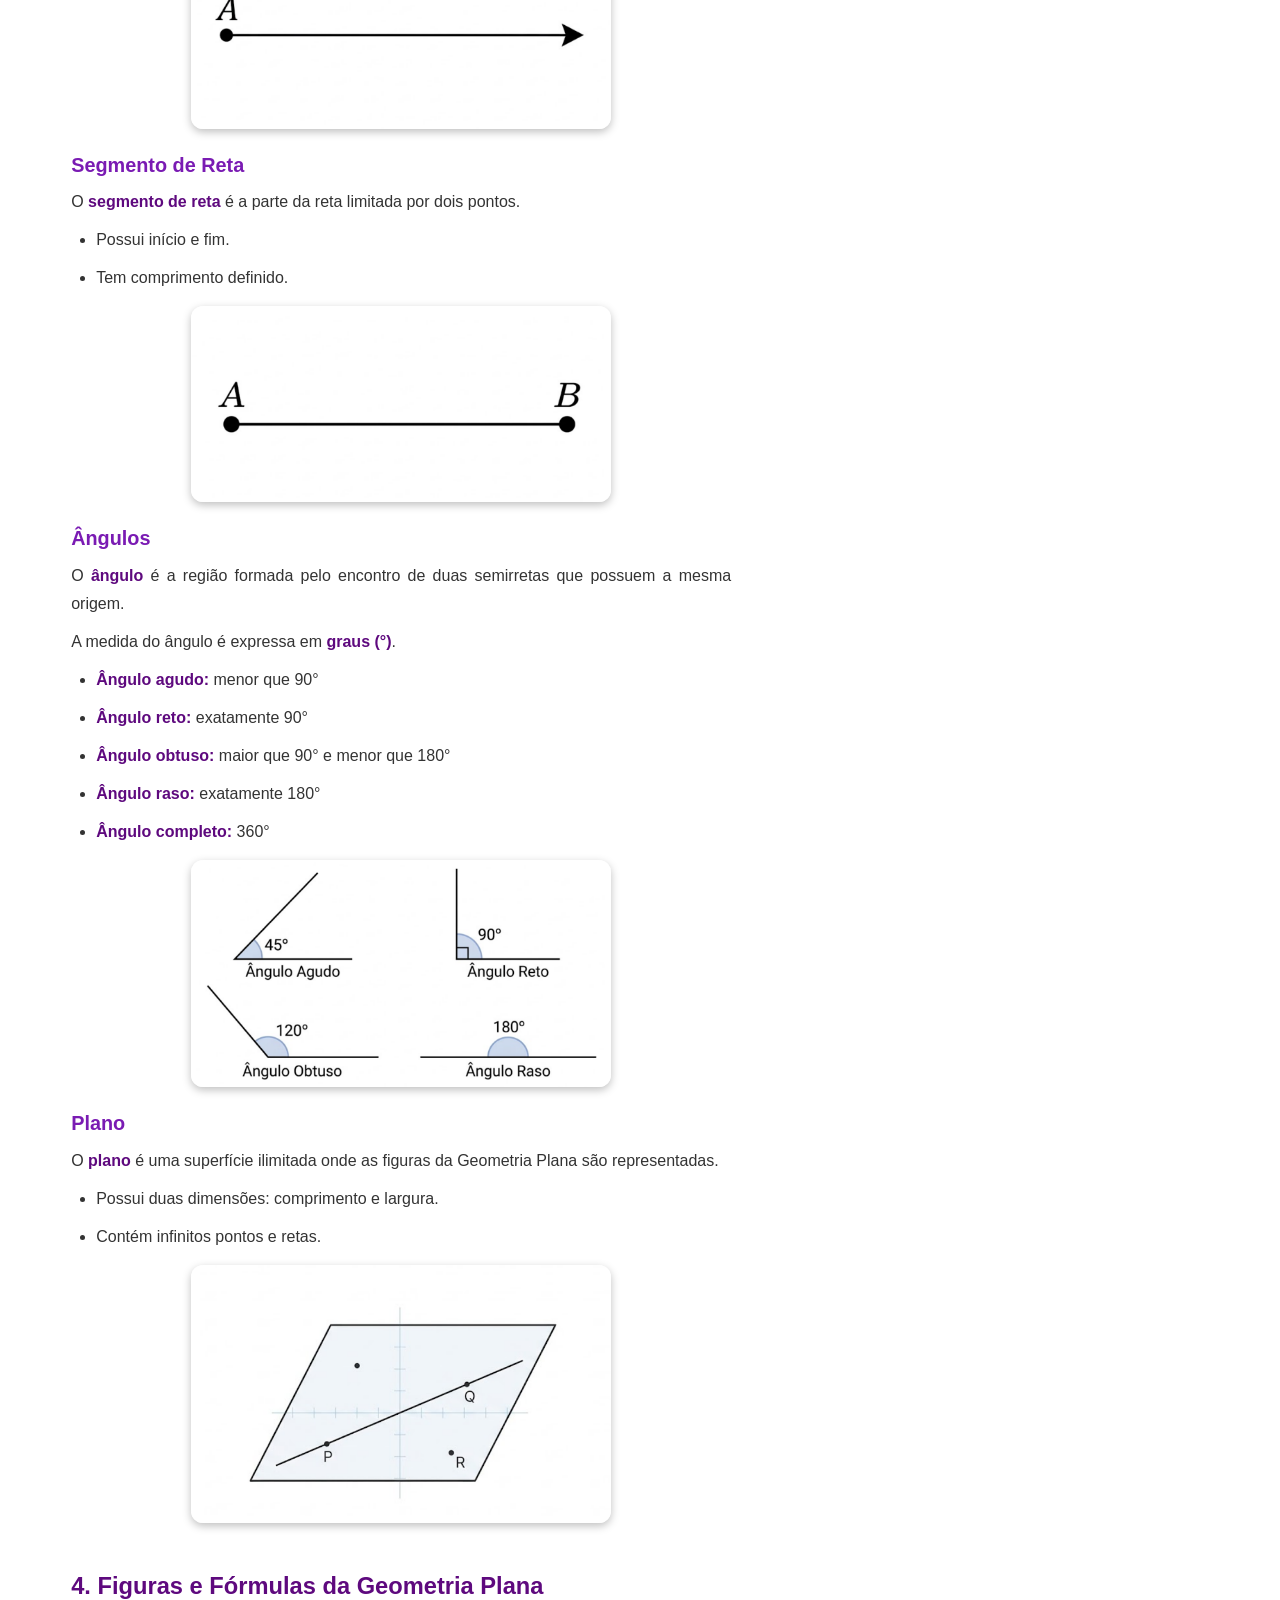
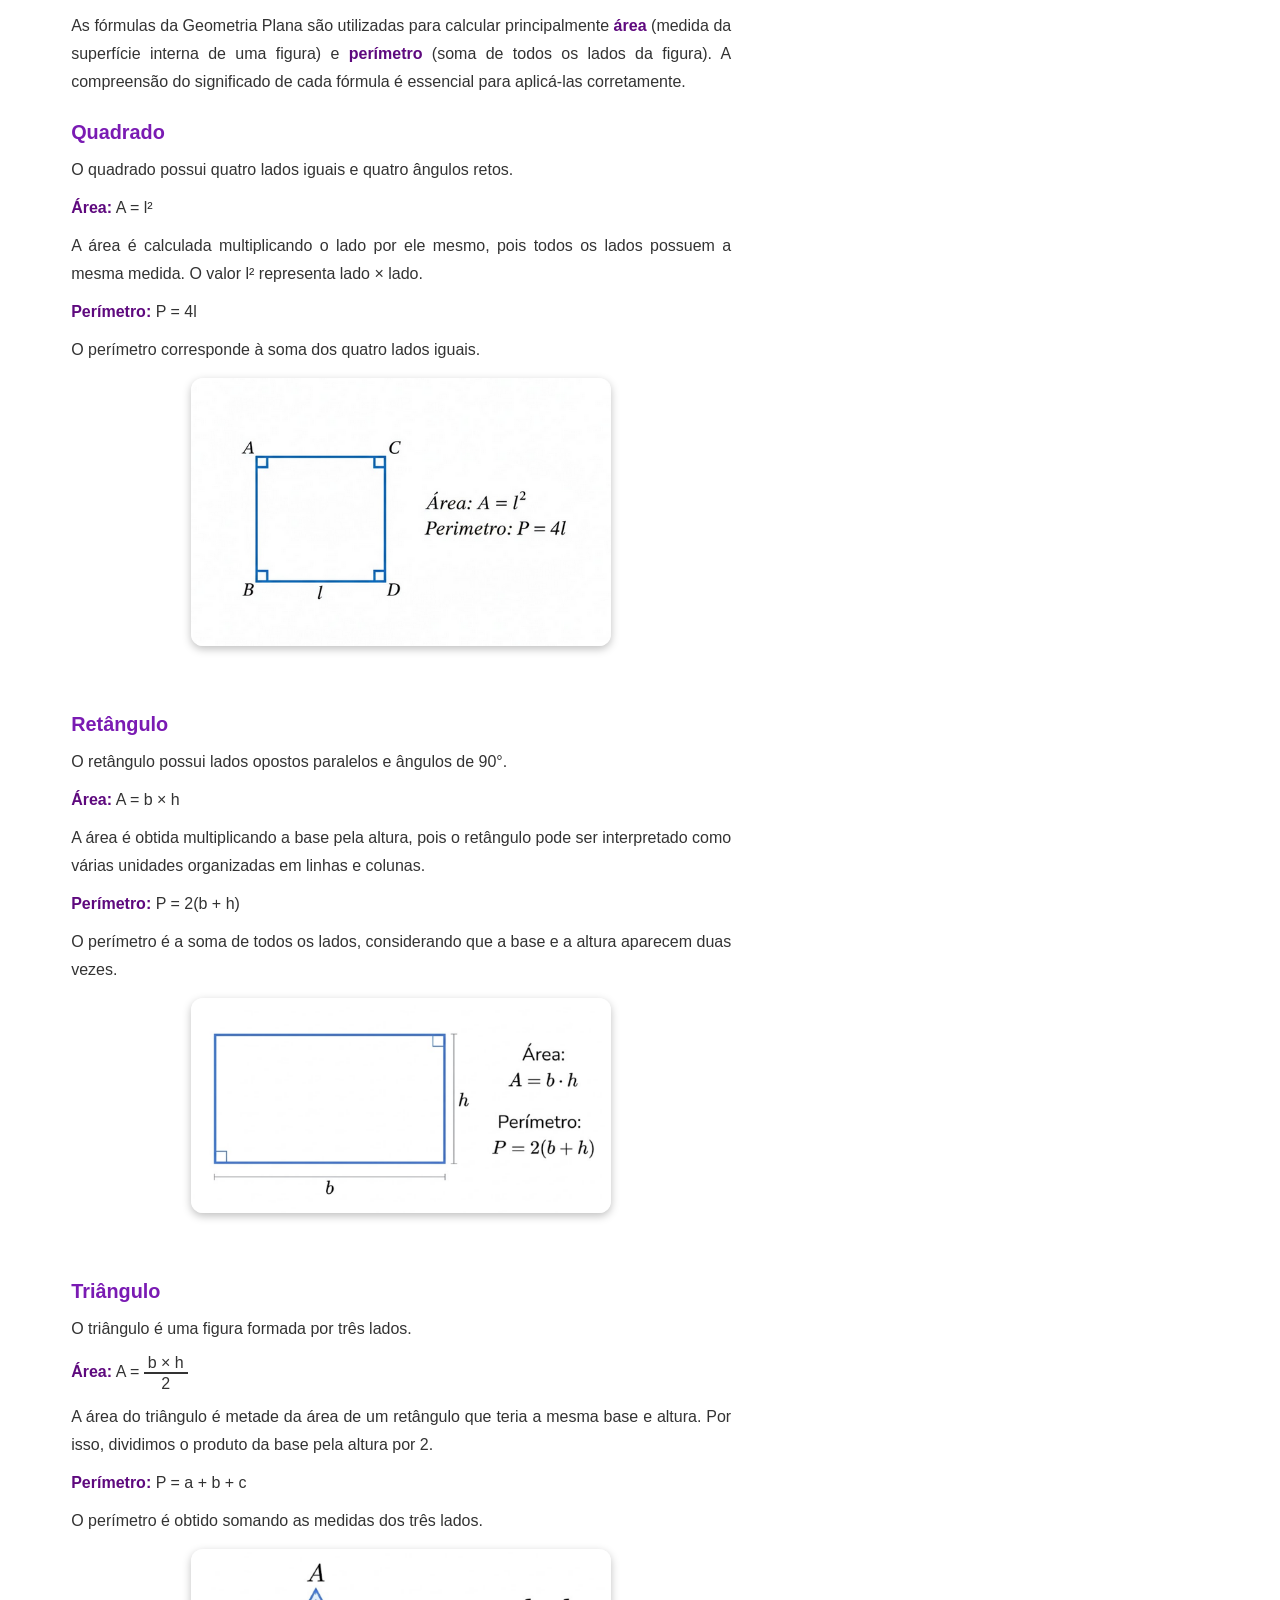
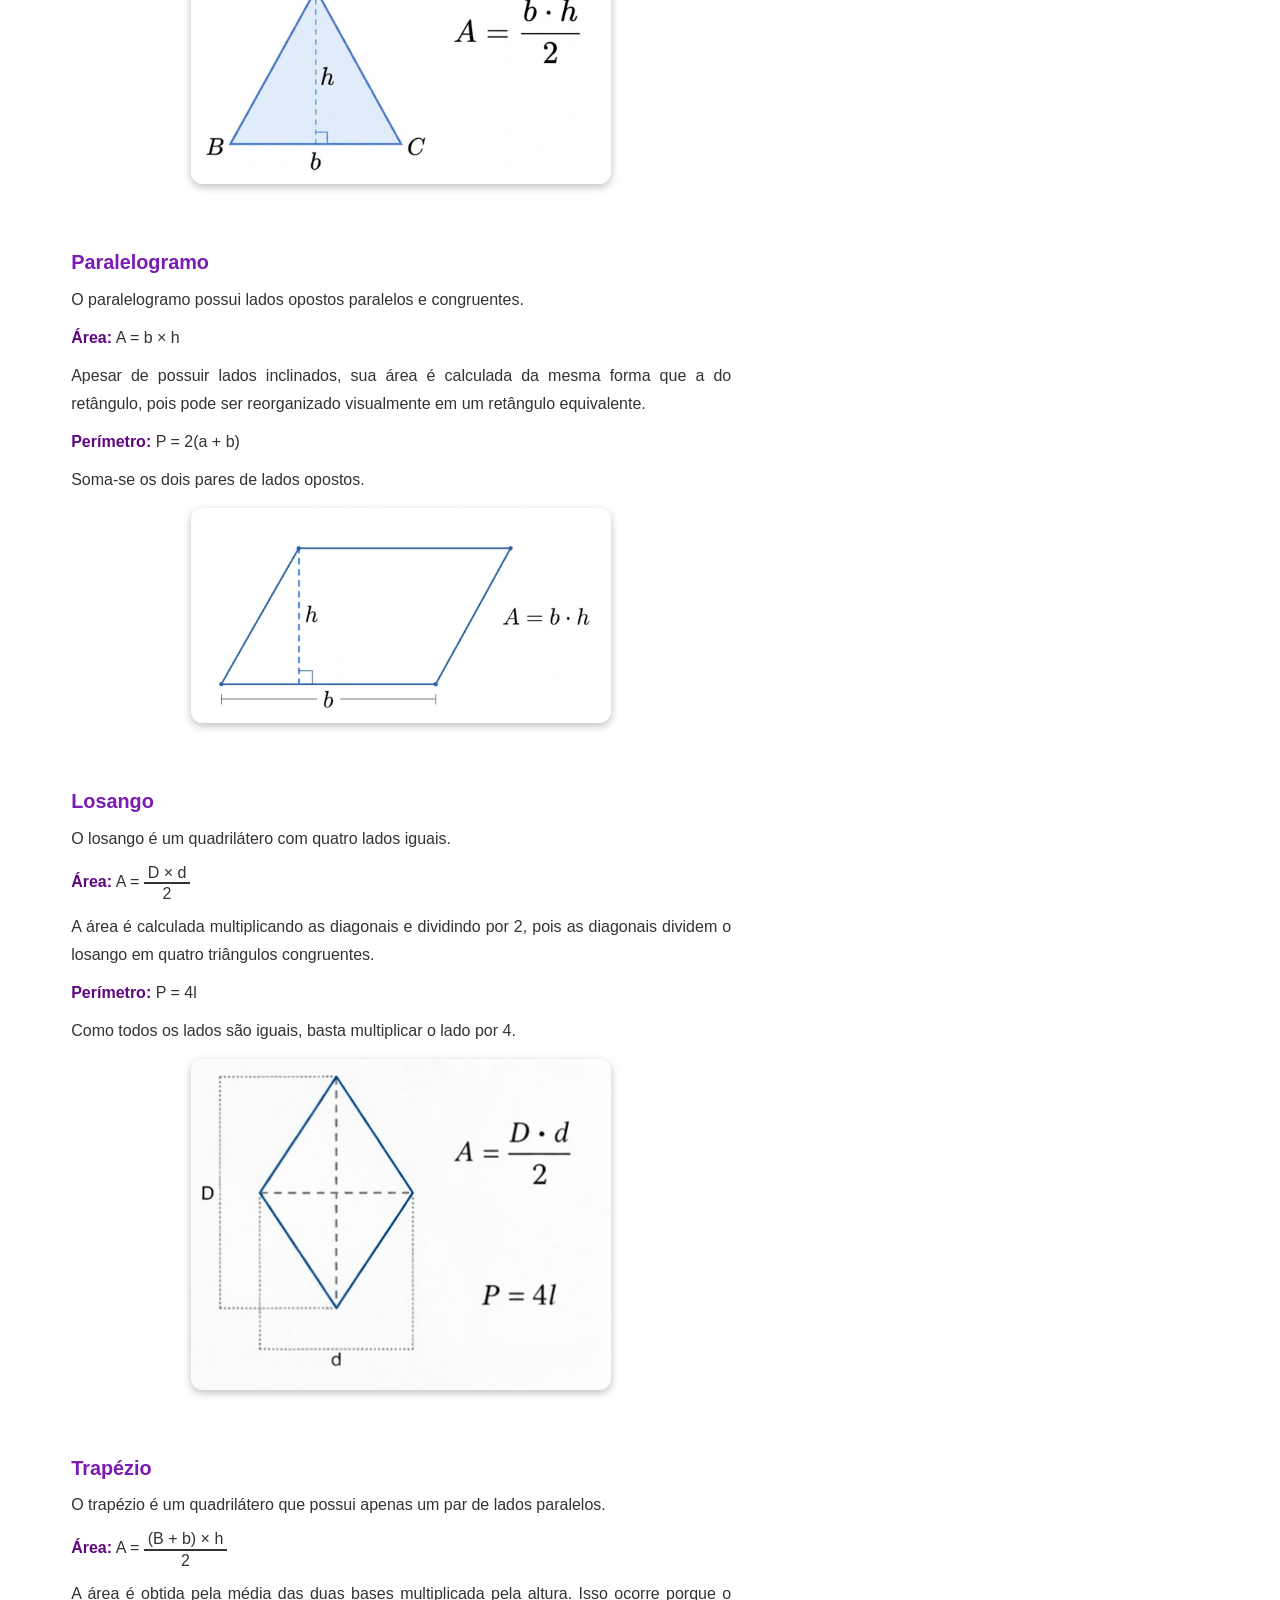
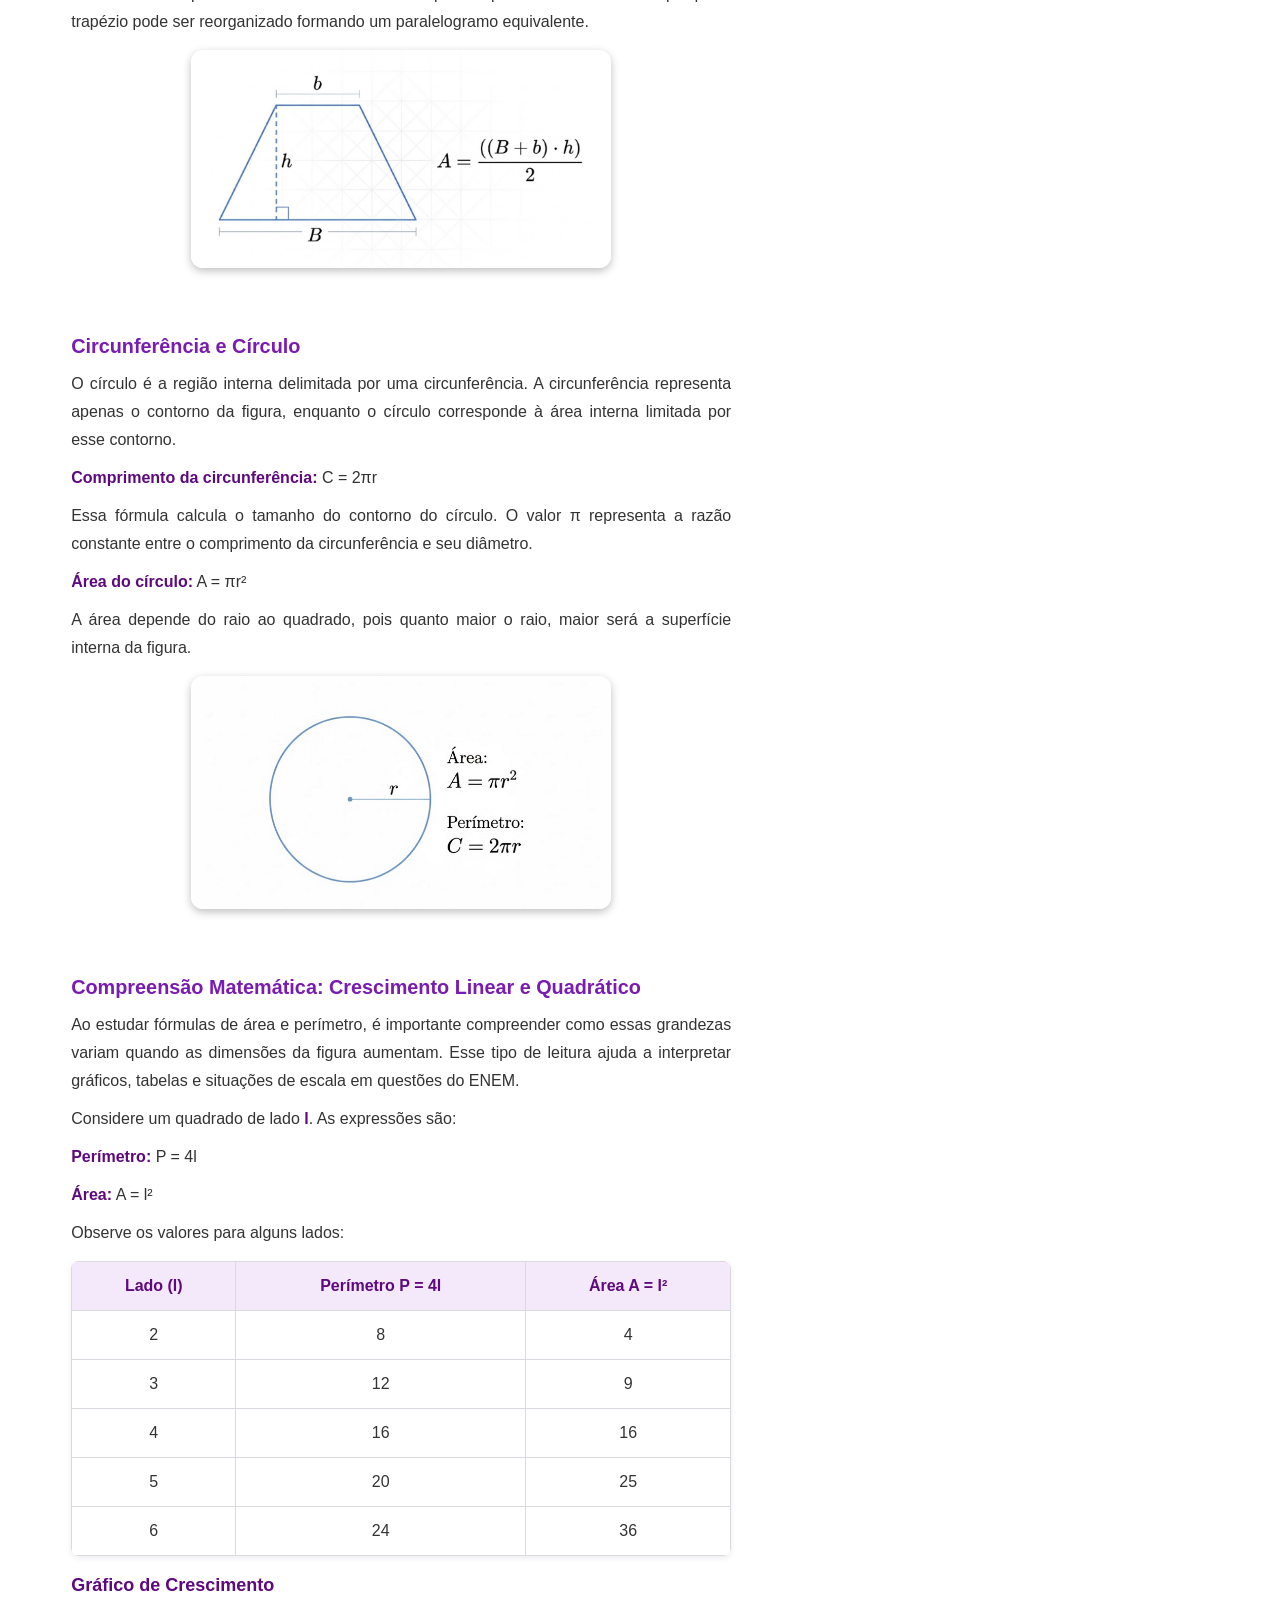
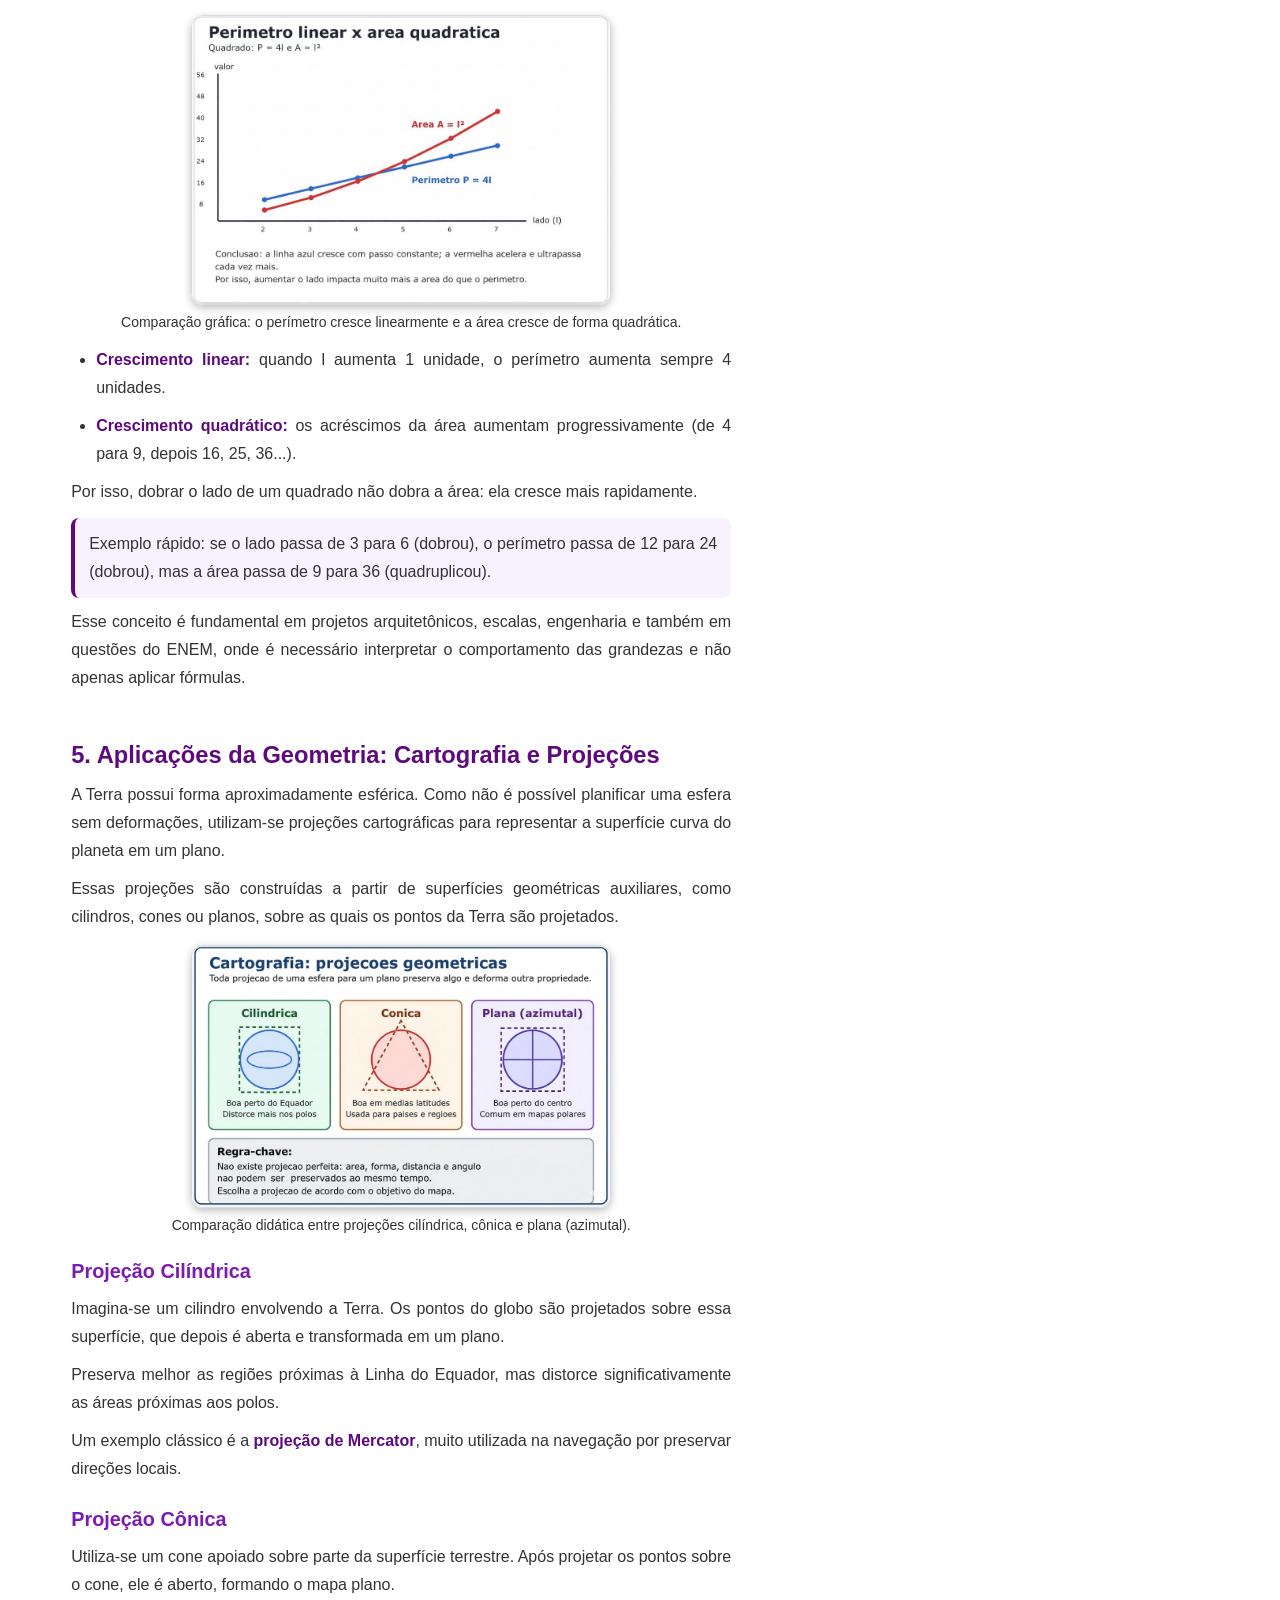
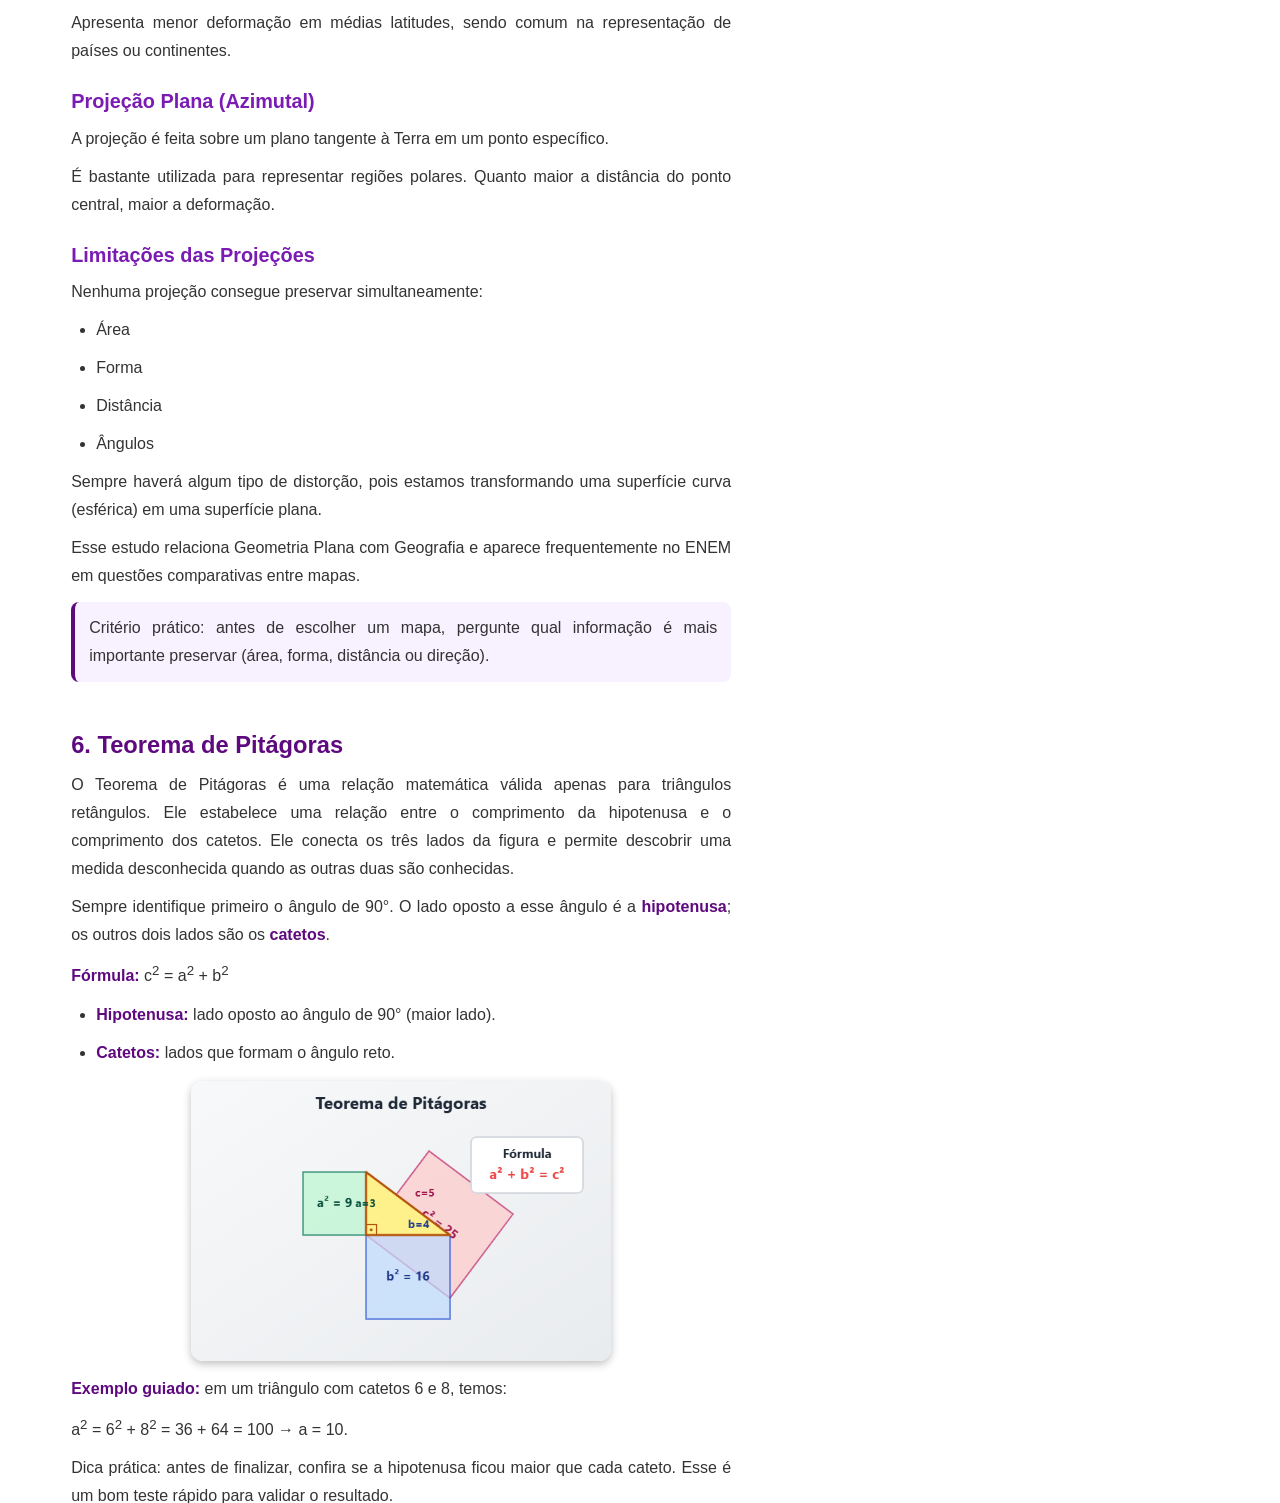
==== commit 1c82de52: "update nome do link" ====
--- a/index.html
+++ b/index.html
@@ -3,9 +3,30 @@
 <head>
   <meta charset="utf-8">
   <meta name="viewport" content="width=device-width, initial-scale=1">
-  <title>BrainForms | Geometria Plana</title>
+  <title>Geometria Plana: Conteúdo e Fórmulas</title>
+  <meta name="description" content="BrainForms: conteúdo e fórmulas de Geometria Plana para Ensino Médio com explicação objetiva.">
+  <meta name="application-name" content="BrainForms">
   <meta http-equiv="refresh" content="0; url=conteudo-geometria-plana/index.html">
-  <link rel="canonical" href="conteudo-geometria-plana/">
+  <link rel="canonical" href="https://brainforms-edu.github.io/conteudo-matematica-geometria-plana/">
+  <meta property="og:type" content="website">
+  <meta property="og:locale" content="pt_BR">
+  <meta property="og:site_name" content="BrainForms">
+  <meta property="og:title" content="Geometria Plana: Conteúdo e Fórmulas | BrainForms">
+  <meta property="og:description" content="BrainForms: conteúdo e fórmulas de Geometria Plana para Ensino Médio com explicação objetiva.">
+  <meta property="og:url" content="https://brainforms-edu.github.io/conteudo-matematica-geometria-plana/">
+  <link rel="icon" type="image/png" sizes="48x48" href="favicon-48x48.png">
+  <link rel="icon" type="image/png" sizes="192x192" href="favicon-192x192.png">
+  <link rel="apple-touch-icon" sizes="512x512" href="apple-touch-icon.png">
+  <script type="application/ld+json">
+  {
+    "@context": "https://schema.org",
+    "@type": "WebSite",
+    "name": "BrainForms",
+    "alternateName": "Brain Forms",
+    "url": "https://brainforms-edu.github.io/conteudo-matematica-geometria-plana/",
+    "inLanguage": "pt-BR"
+  }
+  </script>
 </head>
 <body>
   <p>Redirecionando para o sistema...</p>
